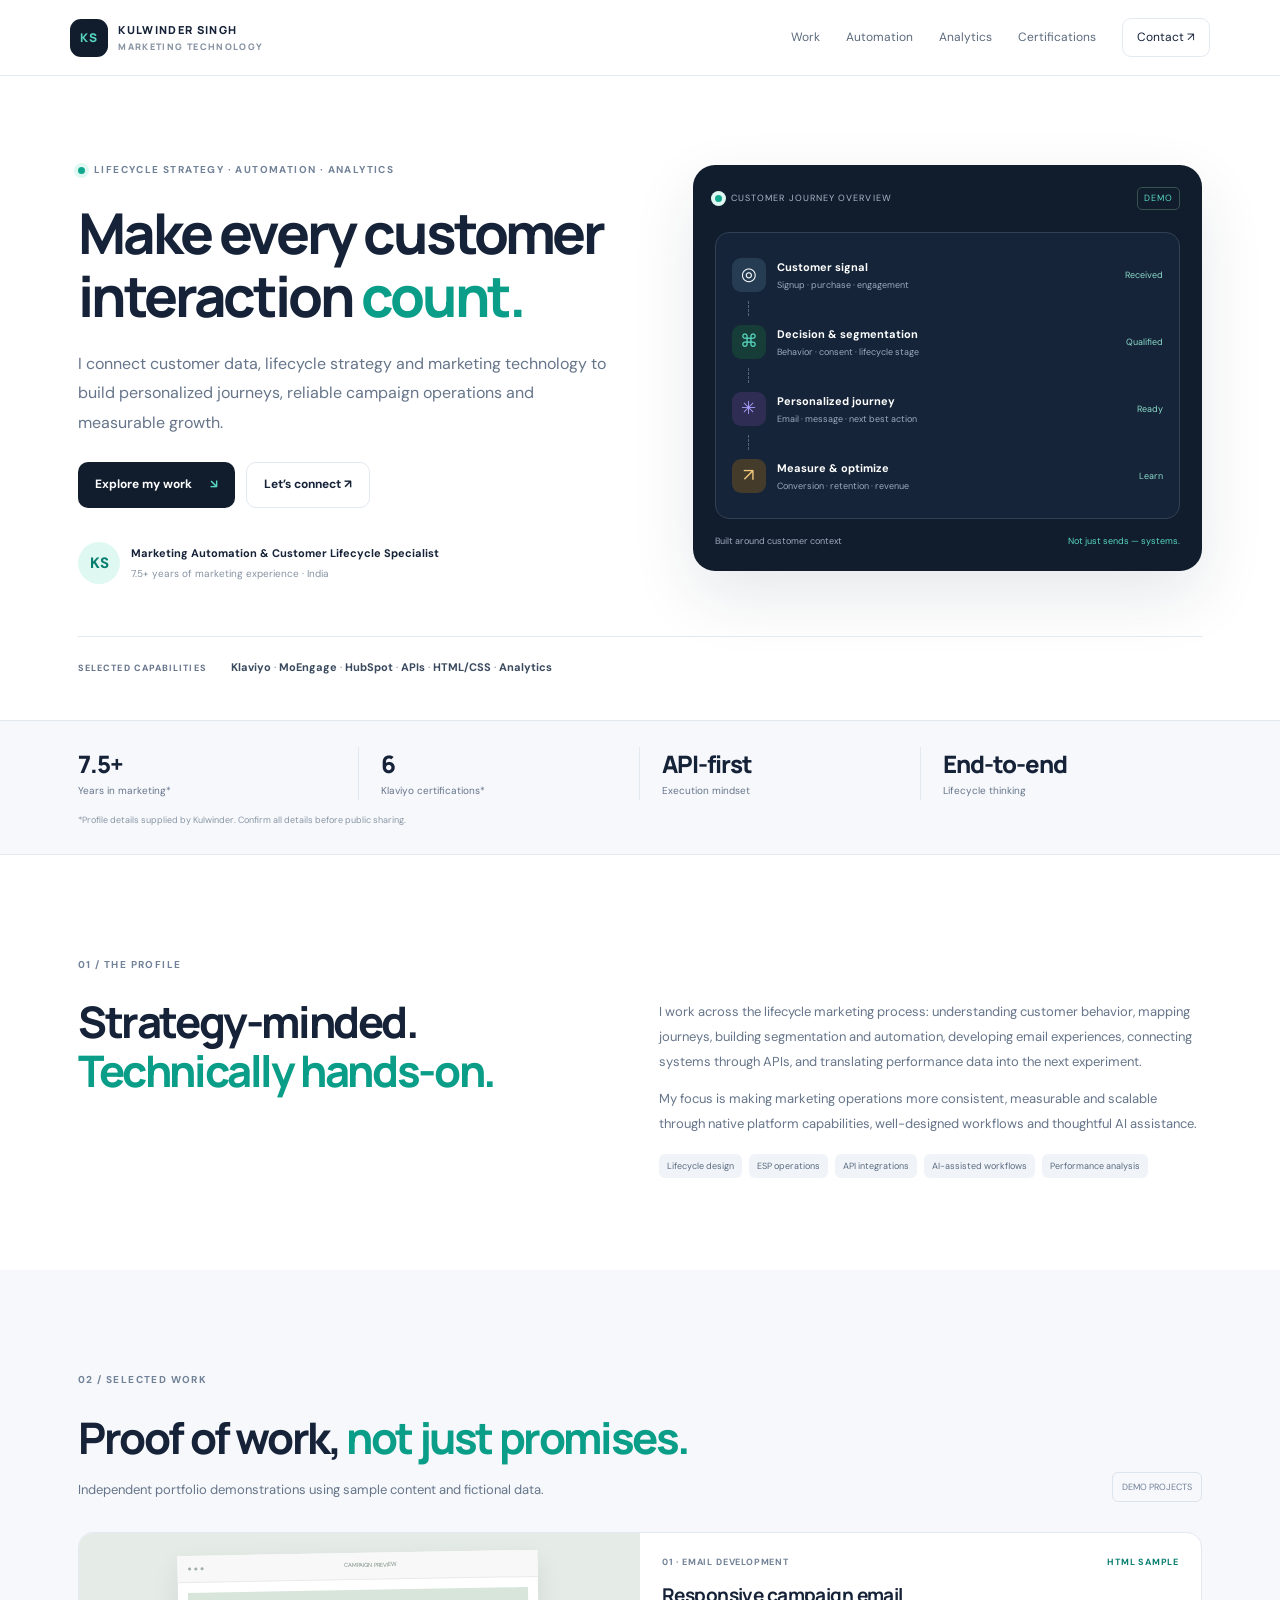
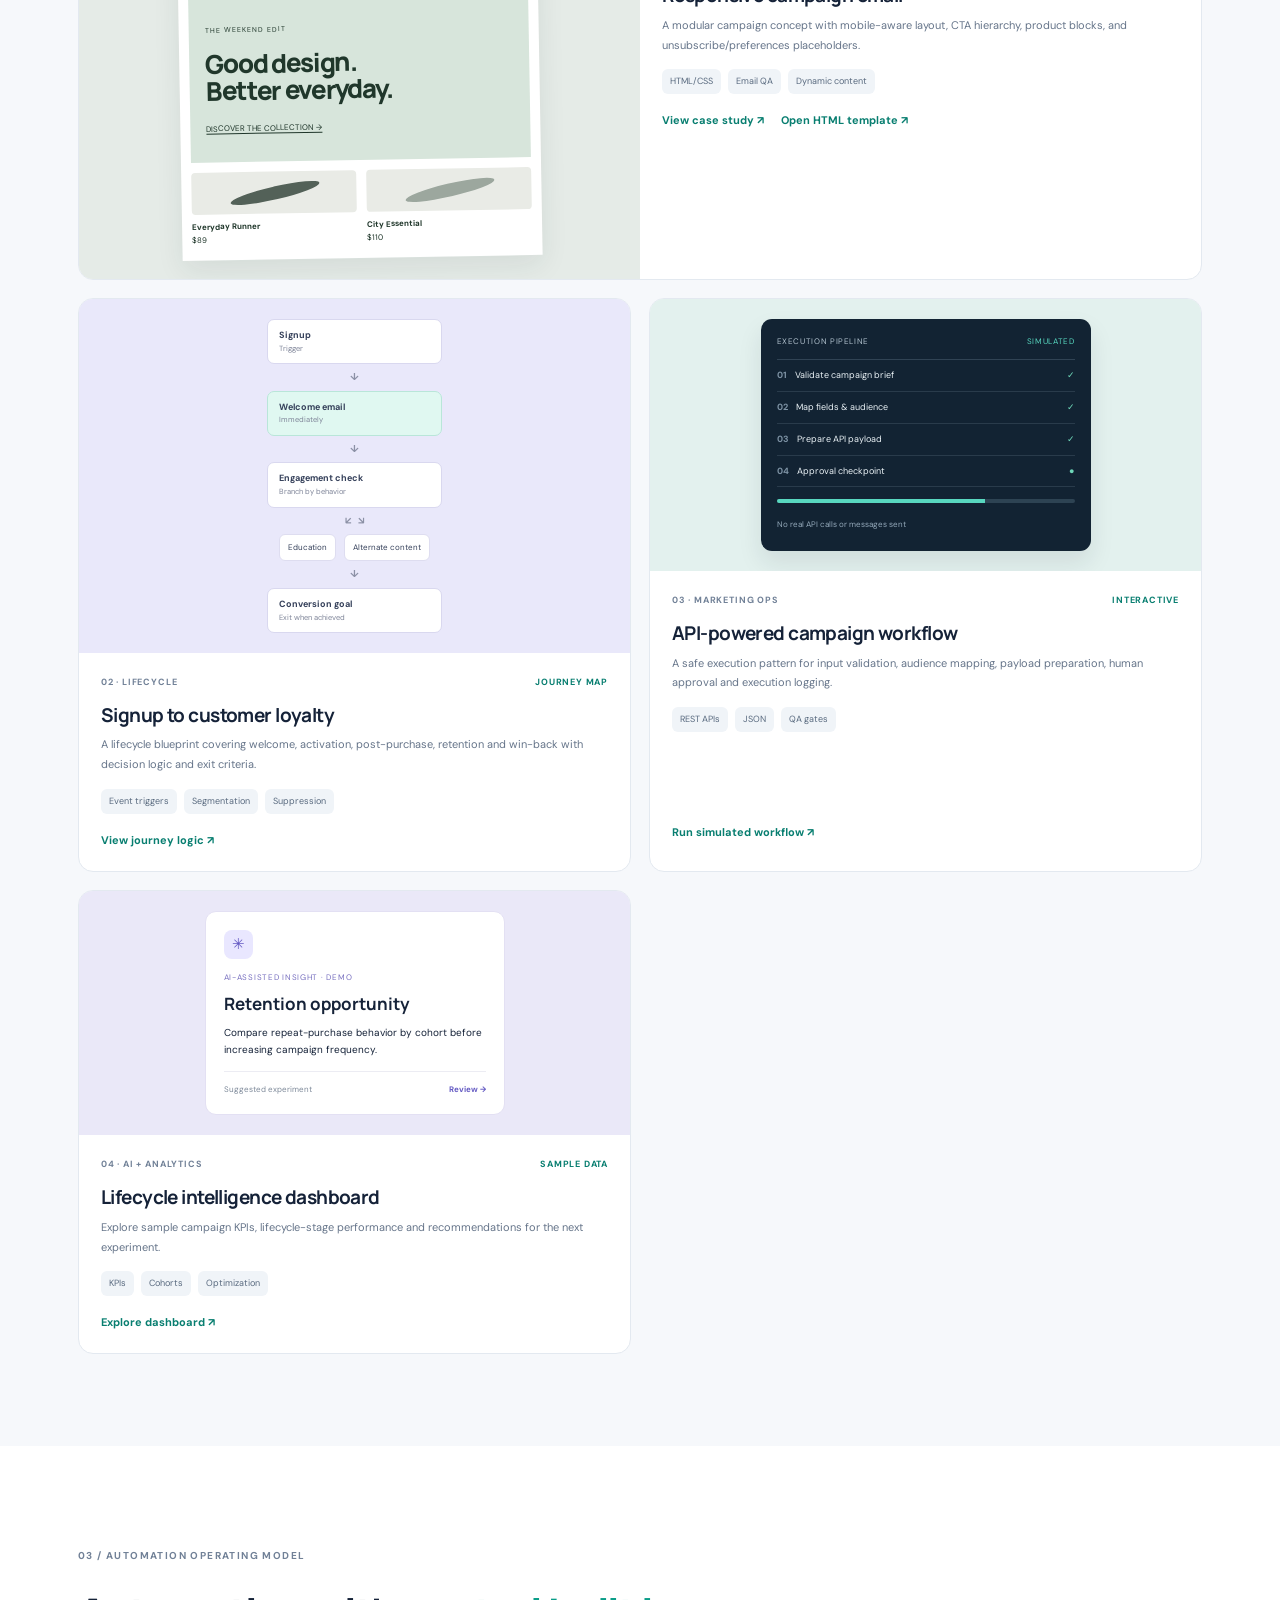
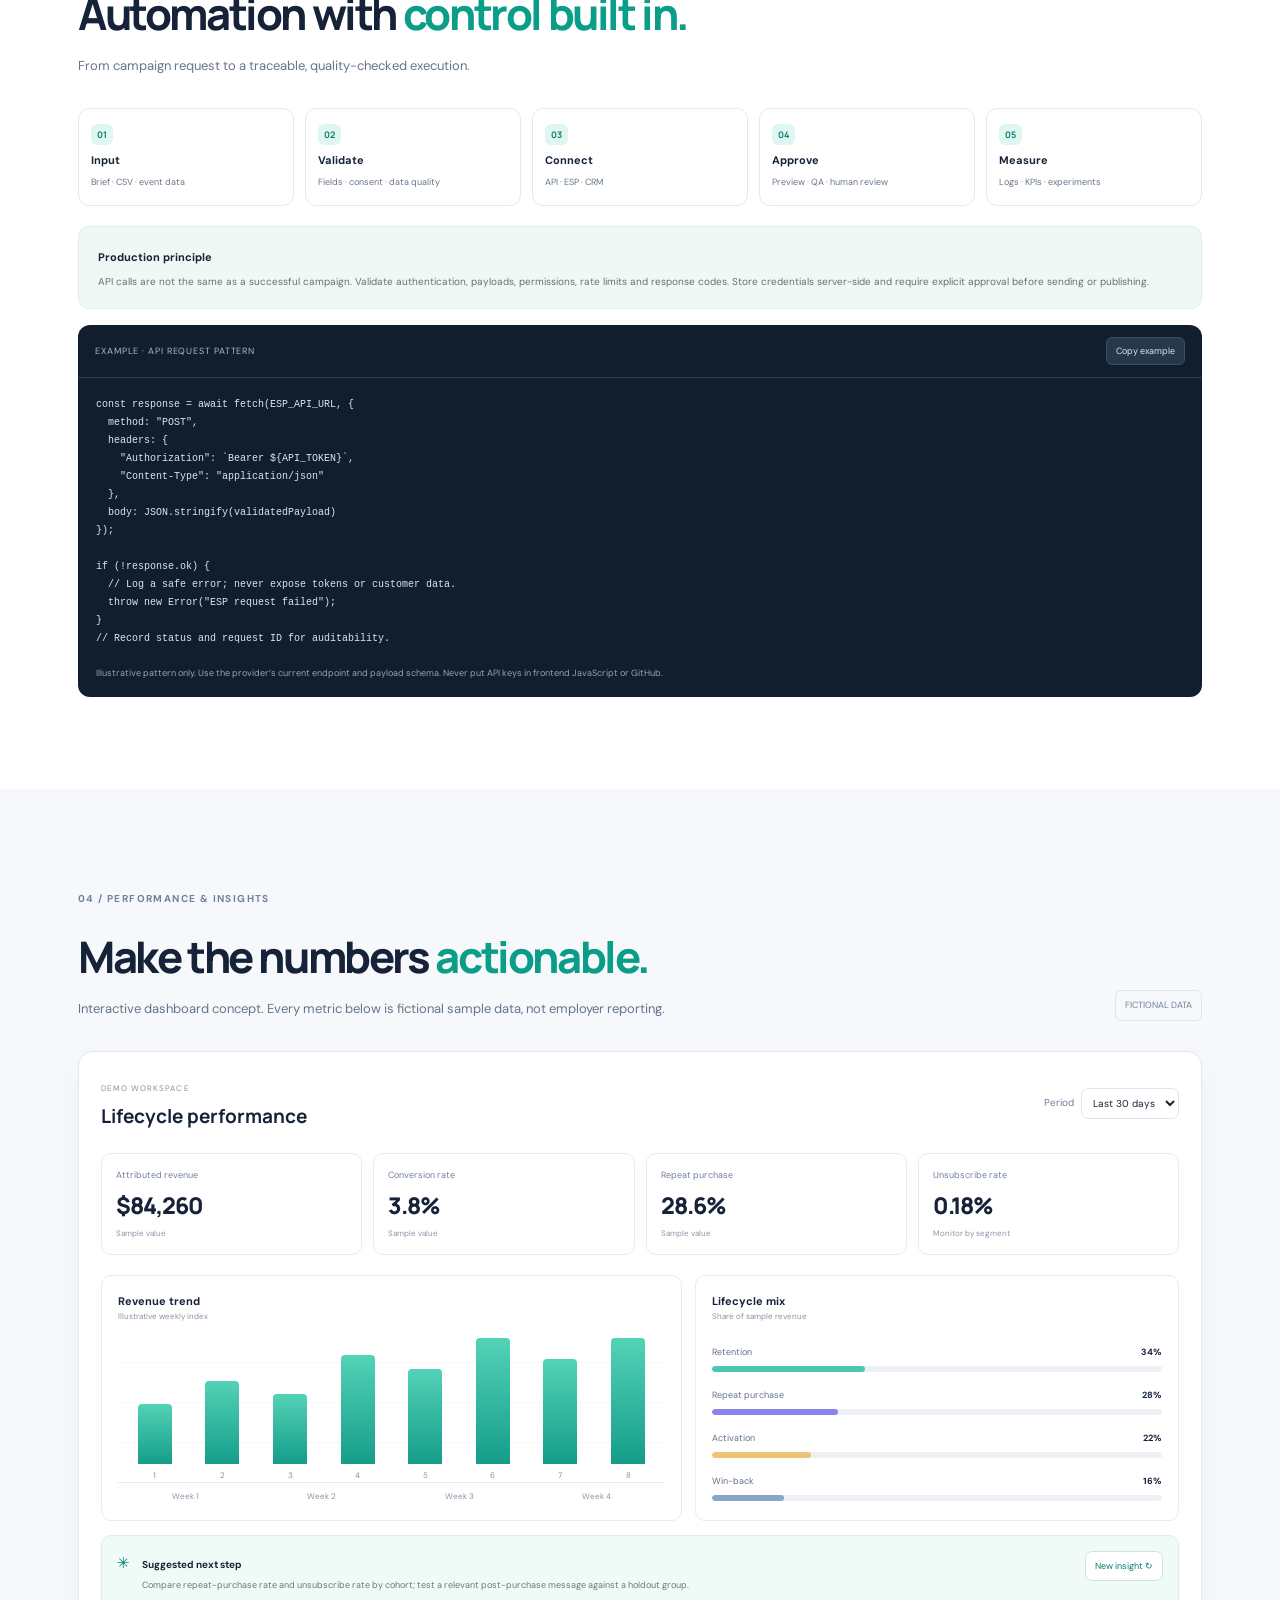
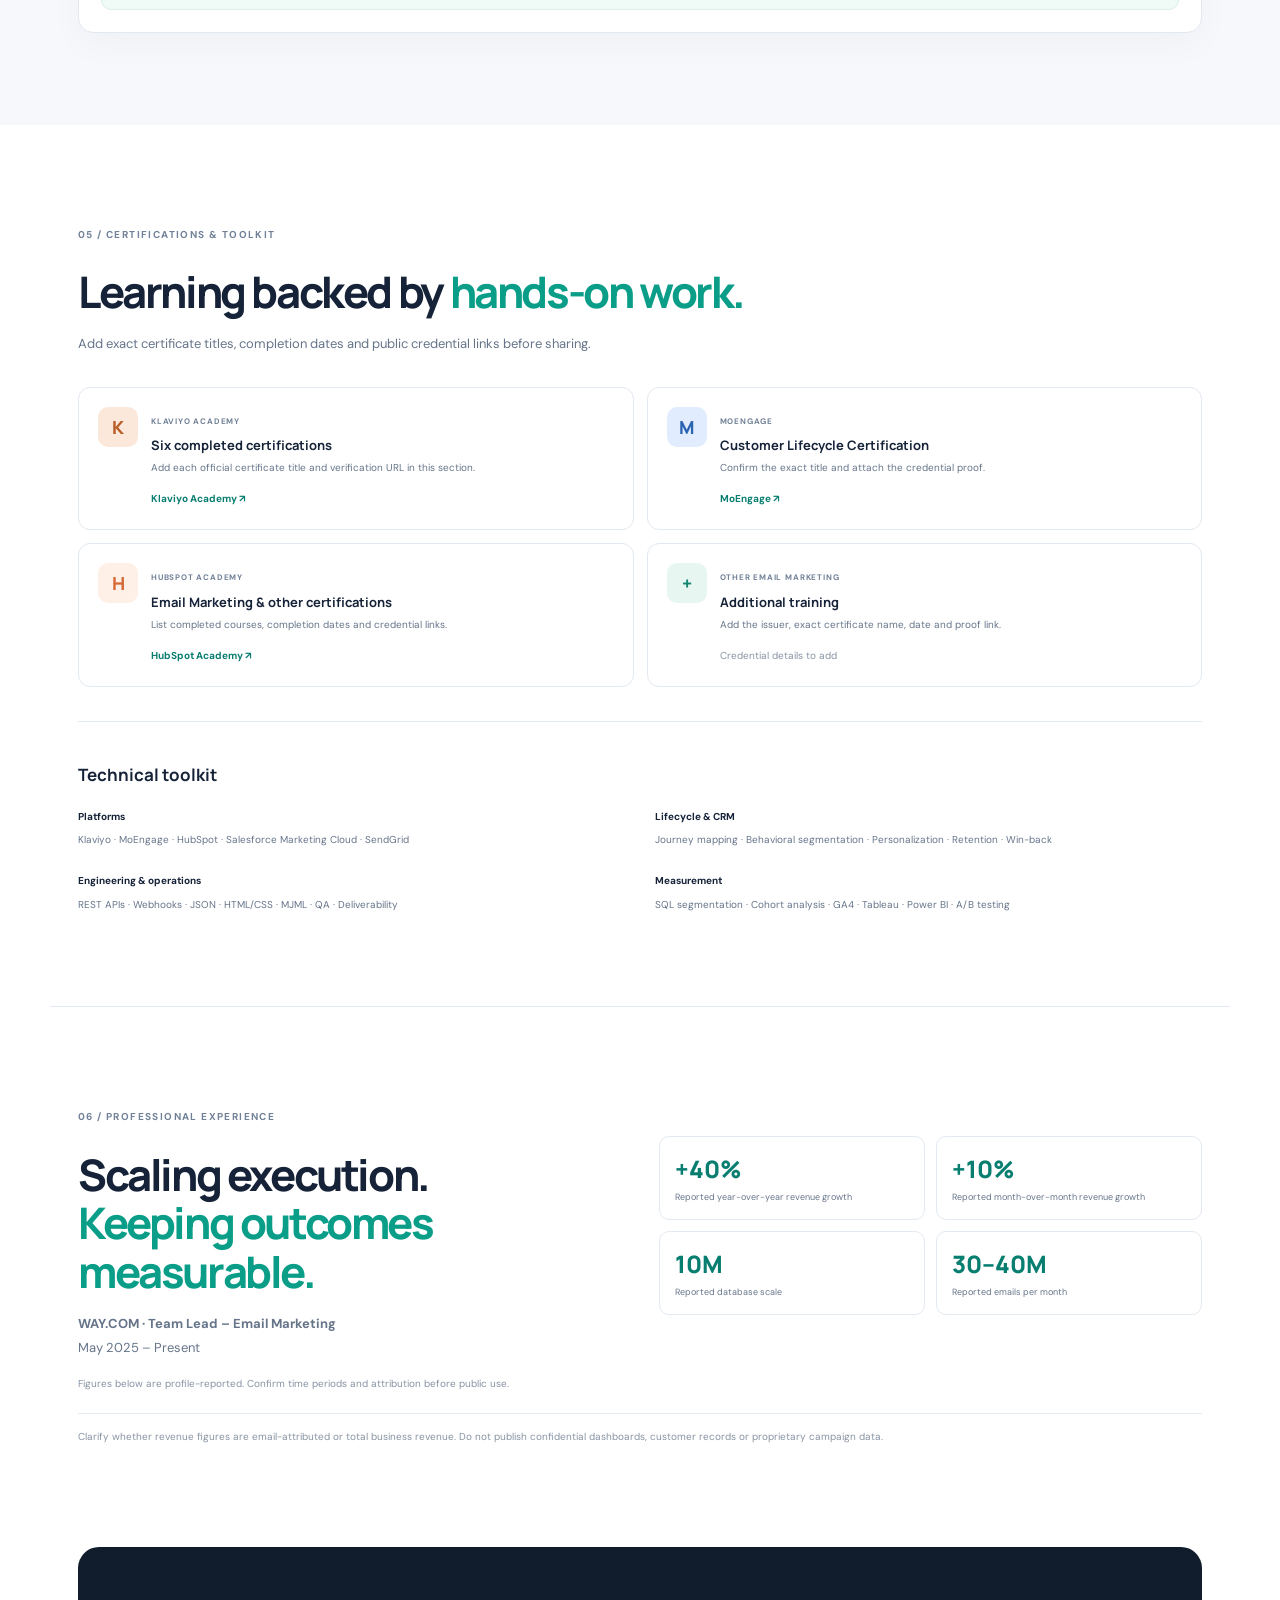
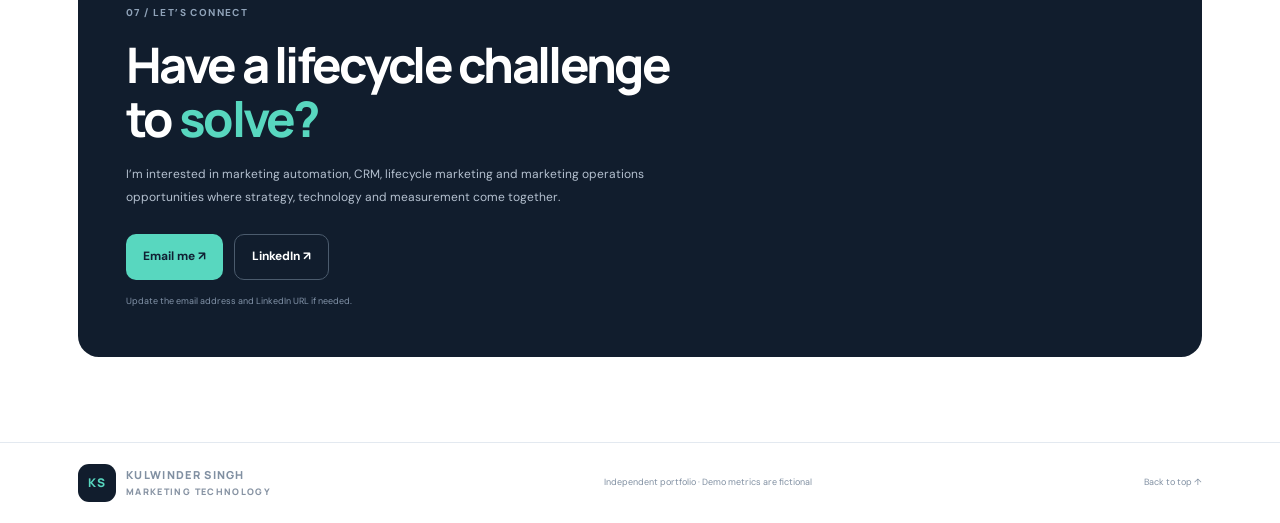
==== index.html @ 0469ea8b "Add files via upload" ====
<!doctype html>
<html lang="en">
<head>
  <meta charset="utf-8">
  <meta name="viewport" content="width=device-width, initial-scale=1">
  <meta name="description" content="Kulwinder Singh — Marketing Automation, CRM and Customer Lifecycle Marketing portfolio.">
  <meta name="theme-color" content="#111d2d">
  <title>Kulwinder Singh | Lifecycle Marketing & Automation</title>
  <link rel="stylesheet" href="styles.css">
  <script src="script.js" defer></script>
</head>
<body>
<header class="site-header">
  <a class="brand" href="#home"><span class="brand-mark">KS</span><span>KULWINDER SINGH<small>MARKETING TECHNOLOGY</small></span></a>
  <button class="menu-toggle" id="menuToggle" aria-label="Toggle navigation" aria-expanded="false">☰</button>
  <nav id="navigation" aria-label="Main navigation">
    <a href="#work">Work</a><a href="#automation">Automation</a><a href="#dashboard">Analytics</a>
    <a href="#certifications">Certifications</a><a class="nav-cta" href="#contact">Contact ↗</a>
  </nav>
</header>

<main id="home">
<section class="hero wrap">
  <div class="hero-copy">
    <p class="eyebrow"><span class="status-dot"></span> LIFECYCLE STRATEGY · AUTOMATION · ANALYTICS</p>
    <h1>Make every customer interaction <em>count.</em></h1>
    <p class="lead">I connect customer data, lifecycle strategy and marketing technology to build personalized journeys, reliable campaign operations and measurable growth.</p>
    <div class="actions"><a class="button button-dark" href="#work">Explore my work <span>↘</span></a><a class="button button-light" href="#contact">Let’s connect ↗</a></div>
    <div class="profile-line"><span class="avatar">KS</span><span><b>Marketing Automation & Customer Lifecycle Specialist</b><small>7.5+ years of marketing experience · India</small></span></div>
  </div>
  <div class="journey-visual">
    <div class="visual-label"><span class="status-dot"></span> CUSTOMER JOURNEY OVERVIEW <span class="demo-label">DEMO</span></div>
    <div class="journey-box">
      <div class="journey-step"><span class="step-icon">◎</span><span><b>Customer signal</b><small>Signup · purchase · engagement</small></span><i>Received</i></div>
      <div class="journey-connector"></div>
      <div class="journey-step"><span class="step-icon teal">⌘</span><span><b>Decision & segmentation</b><small>Behavior · consent · lifecycle stage</small></span><i>Qualified</i></div>
      <div class="journey-connector"></div>
      <div class="journey-step"><span class="step-icon purple">✳</span><span><b>Personalized journey</b><small>Email · message · next best action</small></span><i>Ready</i></div>
      <div class="journey-connector"></div>
      <div class="journey-step"><span class="step-icon gold">↗</span><span><b>Measure & optimize</b><small>Conversion · retention · revenue</small></span><i>Learn</i></div>
    </div>
    <div class="visual-footer"><span>Built around customer context</span><span>Not just sends — systems.</span></div>
  </div>
  <div class="hero-tools"><span>SELECTED CAPABILITIES</span><b>Klaviyo</b> · <b>MoEngage</b> · <b>HubSpot</b> · <b>APIs</b> · <b>HTML/CSS</b> · <b>Analytics</b></div>
</section>

<section class="metrics-band">
  <div><strong>7.5+</strong><span>Years in marketing*</span></div><div><strong>6</strong><span>Klaviyo certifications*</span></div>
  <div><strong>API-first</strong><span>Execution mindset</span></div><div><strong>End-to-end</strong><span>Lifecycle thinking</span></div>
  <p>*Profile details supplied by Kulwinder. Confirm all details before public sharing.</p>
</section>

<section class="section wrap">
  <p class="eyebrow">01 / THE PROFILE</p>
  <div class="two-col"><h2>Strategy-minded.<br><em>Technically hands-on.</em></h2>
    <div><p>I work across the lifecycle marketing process: understanding customer behavior, mapping journeys, building segmentation and automation, developing email experiences, connecting systems through APIs, and translating performance data into the next experiment.</p>
    <p>My focus is making marketing operations more consistent, measurable and scalable through native platform capabilities, well-designed workflows and thoughtful AI assistance.</p>
    <div class="chips"><span>Lifecycle design</span><span>ESP operations</span><span>API integrations</span><span>AI-assisted workflows</span><span>Performance analysis</span></div></div>
  </div>
</section>

<section class="section section-soft" id="work">
  <div class="wrap"><p class="eyebrow">02 / SELECTED WORK</p>
  <div class="section-heading"><div><h2>Proof of work, <em>not just promises.</em></h2><p>Independent portfolio demonstrations using sample content and fictional data.</p></div><span class="outline-label">DEMO PROJECTS</span></div>
  <div class="project-grid">
    <article class="project project-featured">
      <div class="art email-art"><div class="email-mock">
        <div class="mock-top"><span>● ● ●</span><small>CAMPAIGN PREVIEW</small></div>
        <div class="mock-hero"><small>THE WEEKEND EDIT</small><h3>Good design.<br>Better everyday.</h3><span>DISCOVER THE COLLECTION →</span></div>
        <div class="mock-products"><div><span class="mock-product"></span><b>Everyday Runner</b><small>$89</small></div><div><span class="mock-product product-alt"></span><b>City Essential</b><small>$110</small></div></div>
      </div></div>
      <div class="project-body"><div class="project-meta"><span>01 · EMAIL DEVELOPMENT</span><span class="green-text">HTML SAMPLE</span></div><h3>Responsive campaign email</h3><p>A modular campaign concept with mobile-aware layout, CTA hierarchy, product blocks, and unsubscribe/preferences placeholders.</p><div class="chips"><span>HTML/CSS</span><span>Email QA</span><span>Dynamic content</span></div><div class="button-row"><button class="text-link" data-modal="email">View case study ↗</button><a class="text-link" href="email-template.html" target="_blank" rel="noreferrer">Open HTML template ↗</a></div></div>
    </article>
    <article class="project">
      <div class="art flow-art"><div class="flow-diagram"><div>Signup <small>Trigger</small></div><b>↓</b><div class="flow-active">Welcome email <small>Immediately</small></div><b>↓</b><div>Engagement check <small>Branch by behavior</small></div><b>↙ &nbsp; ↘</b><div class="flow-branches"><span>Education</span><span>Alternate content</span></div><b>↓</b><div>Conversion goal <small>Exit when achieved</small></div></div></div>
      <div class="project-body"><div class="project-meta"><span>02 · LIFECYCLE</span><span class="green-text">JOURNEY MAP</span></div><h3>Signup to customer loyalty</h3><p>A lifecycle blueprint covering welcome, activation, post-purchase, retention and win-back with decision logic and exit criteria.</p><div class="chips"><span>Event triggers</span><span>Segmentation</span><span>Suppression</span></div><button class="text-link" data-modal="journey">View journey logic ↗</button></div>
    </article>
    <article class="project">
      <div class="art api-art"><div class="console"><div class="console-head">EXECUTION PIPELINE <span>SIMULATED</span></div><p><b>01</b> Validate campaign brief <i>✓</i></p><p><b>02</b> Map fields & audience <i>✓</i></p><p><b>03</b> Prepare API payload <i>✓</i></p><p><b>04</b> Approval checkpoint <i>●</i></p><div class="progress"><span></span></div><small>No real API calls or messages sent</small></div></div>
      <div class="project-body"><div class="project-meta"><span>03 · MARKETING OPS</span><span class="green-text">INTERACTIVE</span></div><h3>API-powered campaign workflow</h3><p>A safe execution pattern for input validation, audience mapping, payload preparation, human approval and execution logging.</p><div class="chips"><span>REST APIs</span><span>JSON</span><span>QA gates</span></div><button class="text-link" id="runDemo">Run simulated workflow ↗</button><p class="run-result" id="runResult" aria-live="polite"></p></div>
    </article>
    <article class="project">
      <div class="art ai-art"><div class="insight-card"><span class="spark">✳</span><small>AI-ASSISTED INSIGHT · DEMO</small><h3>Retention opportunity</h3><p>Compare repeat-purchase behavior by cohort before increasing campaign frequency.</p><div class="insight-foot">Suggested experiment <b>Review →</b></div></div></div>
      <div class="project-body"><div class="project-meta"><span>04 · AI + ANALYTICS</span><span class="green-text">SAMPLE DATA</span></div><h3>Lifecycle intelligence dashboard</h3><p>Explore sample campaign KPIs, lifecycle-stage performance and recommendations for the next experiment.</p><div class="chips"><span>KPIs</span><span>Cohorts</span><span>Optimization</span></div><a class="text-link" href="#dashboard">Explore dashboard ↗</a></div>
    </article>
  </div></div>
</section>

<section class="section wrap" id="automation">
  <p class="eyebrow">03 / AUTOMATION OPERATING MODEL</p><div class="section-heading"><div><h2>Automation with <em>control built in.</em></h2><p>From campaign request to a traceable, quality-checked execution.</p></div></div>
  <div class="pipeline-grid">
    <div><span>01</span><b>Input</b><small>Brief · CSV · event data</small></div><div><span>02</span><b>Validate</b><small>Fields · consent · data quality</small></div><div><span>03</span><b>Connect</b><small>API · ESP · CRM</small></div><div><span>04</span><b>Approve</b><small>Preview · QA · human review</small></div><div><span>05</span><b>Measure</b><small>Logs · KPIs · experiments</small></div>
  </div>
  <div class="notice"><b>Production principle</b><p>API calls are not the same as a successful campaign. Validate authentication, payloads, permissions, rate limits and response codes. Store credentials server-side and require explicit approval before sending or publishing.</p></div>
  <div class="code-card"><div class="code-card-head"><span>EXAMPLE · API REQUEST PATTERN</span><button id="copyCode">Copy example</button></div><pre><code>const response = await fetch(ESP_API_URL, {
  method: "POST",
  headers: {
    "Authorization": `Bearer ${API_TOKEN}`,
    "Content-Type": "application/json"
  },
  body: JSON.stringify(validatedPayload)
});

if (!response.ok) {
  // Log a safe error; never expose tokens or customer data.
  throw new Error("ESP request failed");
}
// Record status and request ID for auditability.</code></pre><p>Illustrative pattern only. Use the provider’s current endpoint and payload schema. Never put API keys in frontend JavaScript or GitHub.</p></div>
</section>

<section class="section section-soft" id="dashboard">
  <div class="wrap"><p class="eyebrow">04 / PERFORMANCE & INSIGHTS</p><div class="section-heading"><div><h2>Make the numbers <em>actionable.</em></h2><p>Interactive dashboard concept. Every metric below is fictional sample data, not employer reporting.</p></div><span class="outline-label">FICTIONAL DATA</span></div>
  <div class="dashboard">
    <div class="dash-heading"><div><small>DEMO WORKSPACE</small><h3>Lifecycle performance</h3></div><label>Period <select id="periodSelect"><option value="month">Last 30 days</option><option value="quarter">Last 90 days</option></select></label></div>
    <div class="kpi-grid"><div class="kpi"><span>Attributed revenue</span><strong id="revenueKpi">$84,260</strong><small>Sample value</small></div><div class="kpi"><span>Conversion rate</span><strong id="conversionKpi">3.8%</strong><small>Sample value</small></div><div class="kpi"><span>Repeat purchase</span><strong id="repeatKpi">28.6%</strong><small>Sample value</small></div><div class="kpi"><span>Unsubscribe rate</span><strong id="unsubKpi">0.18%</strong><small>Monitor by segment</small></div></div>
    <div class="chart-grid"><div class="chart-card"><div class="chart-title"><b>Revenue trend</b><small>Illustrative weekly index</small></div><div class="bar-chart" id="barChart" role="img" aria-label="Illustrative revenue trend"></div><div class="chart-axis"><span>Week 1</span><span>Week 2</span><span>Week 3</span><span>Week 4</span></div></div>
    <div class="chart-card"><div class="chart-title"><b>Lifecycle mix</b><small>Share of sample revenue</small></div><div class="mix-list"><div><span>Retention <b>34%</b></span><i><span style="width:34%"></span></i></div><div><span>Repeat purchase <b>28%</b></span><i><span style="width:28%"></span></i></div><div><span>Activation <b>22%</b></span><i><span style="width:22%"></span></i></div><div><span>Win-back <b>16%</b></span><i><span style="width:16%"></span></i></div></div></div></div>
    <div class="recommendation"><span>✳</span><div><b>Suggested next step</b><p id="recommendationText">Compare repeat-purchase rate and unsubscribe rate by cohort; test a relevant post-purchase message against a holdout group.</p></div><button id="refreshInsight">New insight ↻</button></div>
  </div></div>
</section>

<section class="section wrap" id="certifications">
  <p class="eyebrow">05 / CERTIFICATIONS & TOOLKIT</p><div class="section-heading"><div><h2>Learning backed by <em>hands-on work.</em></h2><p>Add exact certificate titles, completion dates and public credential links before sharing.</p></div></div>
  <div class="credential-grid">
    <article class="credential"><span class="credential-icon klaviyo">K</span><div><small>KLAVIYO ACADEMY</small><h3>Six completed certifications</h3><p>Add each official certificate title and verification URL in this section.</p><a href="https://academy.klaviyo.com/" target="_blank" rel="noreferrer">Klaviyo Academy ↗</a></div></article>
    <article class="credential"><span class="credential-icon moengage">M</span><div><small>MOENGAGE</small><h3>Customer Lifecycle Certification</h3><p>Confirm the exact title and attach the credential proof.</p><a href="https://www.moengage.com/" target="_blank" rel="noreferrer">MoEngage ↗</a></div></article>
    <article class="credential"><span class="credential-icon hubspot">H</span><div><small>HUBSPOT ACADEMY</small><h3>Email Marketing & other certifications</h3><p>List completed courses, completion dates and credential links.</p><a href="https://academy.hubspot.com/" target="_blank" rel="noreferrer">HubSpot Academy ↗</a></div></article>
    <article class="credential"><span class="credential-icon other">+</span><div><small>OTHER EMAIL MARKETING</small><h3>Additional training</h3><p>Add the issuer, exact certificate name, date and proof link.</p><span class="muted">Credential details to add</span></div></article>
  </div>
  <div class="skills"><h3>Technical toolkit</h3><div class="skill-grid"><div><b>Platforms</b><p>Klaviyo · MoEngage · HubSpot · Salesforce Marketing Cloud · SendGrid</p></div><div><b>Lifecycle & CRM</b><p>Journey mapping · Behavioral segmentation · Personalization · Retention · Win-back</p></div><div><b>Engineering & operations</b><p>REST APIs · Webhooks · JSON · HTML/CSS · MJML · QA · Deliverability</p></div><div><b>Measurement</b><p>SQL segmentation · Cohort analysis · GA4 · Tableau · Power BI · A/B testing</p></div></div></div>
</section>

<section class="section wrap experience">
  <p class="eyebrow">06 / PROFESSIONAL EXPERIENCE</p><div class="two-col"><div><h2>Scaling execution.<br><em>Keeping outcomes measurable.</em></h2><p><b>WAY.COM · Team Lead – Email Marketing</b><br>May 2025 – Present</p><p class="muted">Figures below are profile-reported. Confirm time periods and attribution before public use.</p></div>
  <div class="impact-grid"><div><strong>+40%</strong><span>Reported year-over-year revenue growth</span></div><div><strong>+10%</strong><span>Reported month-over-month revenue growth</span></div><div><strong>10M</strong><span>Reported database scale</span></div><div><strong>30–40M</strong><span>Reported emails per month</span></div></div></div>
  <p class="fine-print">Clarify whether revenue figures are email-attributed or total business revenue. Do not publish confidential dashboards, customer records or proprietary campaign data.</p>
</section>

<section class="wrap contact-section" id="contact"><div class="contact-card"><p class="eyebrow">07 / LET’S CONNECT</p><h2>Have a lifecycle challenge<br>to <em>solve?</em></h2><p>I’m interested in marketing automation, CRM, lifecycle marketing and marketing operations opportunities where strategy, technology and measurement come together.</p><div class="actions"><a class="button button-mint" href="mailto:kulwindersinghautomation@gmail.com?subject=Marketing%20Automation%20Opportunity">Email me ↗</a><a class="button button-outline" href="https://www.linkedin.com/in/kulwindersinghautomation/" target="_blank" rel="noreferrer">LinkedIn ↗</a></div><small>Update the email address and LinkedIn URL if needed.</small></div></section>
</main>
<footer class="site-footer"><a class="brand" href="#home"><span class="brand-mark">KS</span><span>KULWINDER SINGH<small>MARKETING TECHNOLOGY</small></span></a><span>Independent portfolio · Demo metrics are fictional</span><a href="#home">Back to top ↑</a></footer>

<div class="modal-backdrop" id="modalBackdrop" hidden><section class="modal" role="dialog" aria-modal="true" aria-labelledby="modalTitle"><button class="modal-close" id="modalClose" aria-label="Close dialog">×</button><div id="modalContent"></div></section></div>
</body></html>
---- styles.css ----
@import url('https://fonts.googleapis.com/css2?family=DM+Sans:wght@400;500;600;700&family=Manrope:wght@400;500;600;700;800&display=swap');
:root{--ink:#152238;--muted:#66758a;--paper:#f6f8fb;--line:#e3e9f0;--navy:#111d2d;--teal:#58d7bf;--green:#087e70;--purple:#a9a0ff;--gold:#f0c77b}*{box-sizing:border-box}html{scroll-behavior:smooth;scroll-padding-top:88px}body{margin:0;color:var(--ink);font:15px/1.65 'DM Sans',sans-serif}a{color:inherit;text-decoration:none}button,select{font:inherit}.wrap{max-width:1180px;margin:auto;padding-left:28px;padding-right:28px}.site-header{height:76px;position:sticky;top:0;z-index:20;display:flex;align-items:center;justify-content:space-between;padding:0 max(calc((100vw - 1180px)/2),5.5%);background:#ffffffed;backdrop-filter:blur(12px);border-bottom:1px solid var(--line)}.brand{display:flex;align-items:center;gap:10px;font:800 11px Manrope;letter-spacing:.12em}.brand small{display:block;margin-top:3px;color:#8793a3;font-size:9px;letter-spacing:.15em}.brand-mark{display:grid;place-items:center;width:38px;height:38px;border-radius:11px;background:var(--navy);color:var(--teal);font-size:12px}.site-header nav{display:flex;align-items:center;gap:26px;font-size:12px;color:#5c6a7d}.site-header nav a:hover,.text-link:hover{color:var(--green)}.nav-cta{padding:9px 14px;border:1px solid var(--line);border-radius:9px;color:var(--ink)}.menu-toggle{display:none;background:none;border:0;font-size:24px}.hero{display:grid;grid-template-columns:1.05fr .95fr;gap:52px;align-items:center;padding-top:76px;padding-bottom:44px}.eyebrow{font-size:10px;font-weight:700;letter-spacing:.14em;color:#718197}.hero .eyebrow{display:flex;align-items:center;gap:9px}.status-dot{width:7px;height:7px;flex-shrink:0;border-radius:50%;background:#12a88f;box-shadow:0 0 0 4px #dff8f1}.hero h1,.section h2,.contact-card h2{font:750 clamp(36px,4.4vw,59px)/1.12 Manrope,sans-serif;letter-spacing:-.055em;margin:22px 0}.hero h1 em,.section h2 em,.contact-card h2 em{color:#0a9d88;font-style:normal}.lead{max-width:540px;font-size:16px;line-height:1.85;color:var(--muted)}.actions{display:flex;flex-wrap:wrap;gap:11px;margin-top:25px}.button{display:inline-flex;align-items:center;justify-content:center;gap:18px;padding:12px 17px;border-radius:10px;font-size:12px;font-weight:700;transition:transform .2s}.button:hover{transform:translateY(-2px)}.button-dark{background:var(--navy);color:white}.button-dark span{color:var(--teal)}.button-light{border:1px solid var(--line)}.profile-line{display:flex;align-items:center;gap:11px;margin-top:34px}.avatar{display:grid;place-items:center;width:42px;height:42px;border-radius:50%;background:#dff8f1;color:var(--green);font-weight:800}.profile-line b,.profile-line small{display:block}.profile-line b{font-size:11px}.profile-line small{font-size:10px;color:#8793a3;margin-top:3px}.journey-visual{padding:22px;border-radius:22px;background:var(--navy);color:white;box-shadow:0 25px 65px #1522381b}.visual-label{display:flex;align-items:center;gap:9px;font-size:9px;letter-spacing:.12em;color:#aab8c9}.demo-label{margin-left:auto;padding:3px 6px;border:1px solid #38544f;border-radius:5px;color:var(--teal)}.journey-box{margin-top:22px;padding:16px;border:1px solid #304156;border-radius:14px;background:#152438}.journey-step{display:flex;align-items:center;gap:11px;min-height:52px}.step-icon{display:grid;place-items:center;width:34px;height:34px;flex-shrink:0;border-radius:9px;background:#253c53;font-size:18px}.step-icon.teal{background:#173d39;color:var(--teal)}.step-icon.purple{background:#302d54;color:var(--purple)}.step-icon.gold{background:#453b2b;color:var(--gold)}.journey-step b,.journey-step small{display:block}.journey-step b{font-size:11px}.journey-step small{font-size:9px;color:#9babc0;margin-top:2px}.journey-step i{margin-left:auto;color:#8bdbca;font-size:9px;font-style:normal}.journey-connector{height:15px;border-left:1px dashed #52647a;margin-left:16px}.visual-footer{display:flex;justify-content:space-between;gap:8px;margin-top:15px;color:#9eacbd;font-size:9px}.visual-footer span:last-child{color:var(--teal)}.hero-tools{grid-column:1/-1;padding-top:21px;border-top:1px solid var(--line);font-size:11px;color:#65748a}.hero-tools>span{margin-right:24px;font-size:9px;font-weight:700;letter-spacing:.12em}.hero-tools b{color:#39495e}.metrics-band{padding:26px max(calc((100vw - 1124px)/2),5.5%);display:grid;grid-template-columns:repeat(4,1fr);background:var(--paper);border-block:1px solid var(--line)}.metrics-band>div{display:flex;flex-direction:column;gap:3px;padding-left:22px;border-right:1px solid var(--line)}.metrics-band>div:first-child{padding-left:0}.metrics-band>div:last-of-type{border:0}.metrics-band strong{font:800 24px Manrope;letter-spacing:-.04em}.metrics-band span{font-size:10px;color:var(--muted)}.metrics-band p{grid-column:1/-1;margin:13px 0 0;color:#8995a4;font-size:9px}.section{padding-top:92px;padding-bottom:92px}.section h2{font-size:clamp(32px,3.4vw,45px);margin:15px 0}.two-col{display:grid;grid-template-columns:.95fr 1fr;gap:65px;align-items:start}.two-col p,.section-heading p{font-size:13px;color:var(--muted);line-height:1.9}.two-col p:first-child{margin-top:17px}.chips{display:flex;flex-wrap:wrap;gap:7px;margin-top:17px}.chips span{padding:5px 8px;border-radius:6px;background:#f0f4f8;color:#596a7f;font-size:9px}.section-soft{background:var(--paper)}.section-heading{display:flex;justify-content:space-between;align-items:end;gap:24px;margin-bottom:30px}.section-heading p{margin:0;max-width:610px}.outline-label{padding:7px 9px;border:1px solid #dce4ed;border-radius:6px;font-size:9px;color:#718197;white-space:nowrap}.project-grid{display:grid;grid-template-columns:repeat(2,minmax(0,1fr));gap:18px}.project{display:flex;flex-direction:column;background:white;border:1px solid #e3e9f0;border-radius:15px;overflow:hidden;min-width:0;transition:transform .2s,box-shadow .2s}.project:hover{transform:translateY(-3px);box-shadow:0 15px 38px #182a4010}.project-featured{grid-column:1/-1;display:grid;grid-template-columns:1fr 1fr}.art{min-height:240px;display:grid;place-items:center;padding:20px;overflow:hidden}.email-art{background:#e5ebe7}.email-mock{width:min(100%,360px);background:white;box-shadow:0 10px 28px #1d2c3315;color:#20372b;transform:rotate(-1deg)}.mock-top{height:27px;display:flex;align-items:center;gap:10px;padding:0 10px;background:#f7f8f7;border-bottom:1px solid #e8ece8;color:#a0ada5;font-size:7px}.mock-top small{margin:auto;color:#819087}.mock-hero{margin:10px;padding:23px 16px;background:#d7e5db}.mock-hero>small{font-size:7px;letter-spacing:.15em}.mock-hero h3{font:800 26px/1.05 Manrope;letter-spacing:-.05em;margin:10px 0}.mock-hero>span{font-size:8px;border-bottom:1px solid}.mock-products{display:grid;grid-template-columns:1fr 1fr;gap:10px;padding:0 10px 14px}.mock-products>div>*{display:block}.mock-product{height:42px;background:#e9ebe6;border-radius:4px;position:relative;margin-bottom:6px}.mock-product:after{content:'';position:absolute;width:55%;height:13px;left:23%;top:15px;border-radius:50%;background:#536158;transform:rotate(-12deg)}.product-alt:after{background:#9ca79e}.mock-products b,.mock-products small{font-size:8px}.project-body{padding:22px;display:flex;flex-direction:column;align-items:flex-start;flex:1}.project-meta{display:flex;justify-content:space-between;gap:8px;width:100%;font-size:9px;font-weight:700;letter-spacing:.09em;color:#718197}.green-text{color:var(--green)}.project-body h3{font:700 19px/1.35 Manrope;letter-spacing:-.03em;margin:13px 0 7px}.project-body p{font-size:11px;line-height:1.8;color:var(--muted);margin:0}.project-body .chips{margin:14px 0 17px}.text-link{padding:0;border:0;background:none;color:var(--green);font-size:11px;font-weight:700;cursor:pointer;text-align:left;margin-top:auto}.button-row{display:flex;flex-wrap:wrap;gap:17px}.flow-art{background:#e9e8fa}.flow-diagram{display:flex;align-items:center;flex-direction:column;gap:5px;width:220px;font-size:9px;color:#35405a}.flow-diagram>div:not(.flow-branches){width:175px;padding:8px 11px;background:white;border:1px solid #d9d8ef;border-radius:7px;font-weight:700}.flow-diagram small{display:block;font-weight:400;color:#7e8498}.flow-diagram .flow-active{background:#e0f8f1!important;border-color:#b9e6d9!important}.flow-diagram>b{font-size:10px;color:#8b90a5}.flow-branches{display:flex;gap:8px}.flow-branches span{padding:6px 8px;background:white;border:1px solid #deddf0;border-radius:6px;font-size:8px}.api-art{background:#e3f1ee}.console{width:100%;max-width:330px;padding:16px;border-radius:11px;background:#122333;color:#eaf2f6;box-shadow:0 12px 25px #12233318}.console-head{display:flex;justify-content:space-between;padding-bottom:11px;border-bottom:1px solid #304354;font-size:8px;letter-spacing:.08em;color:#b2c2ce}.console-head span{color:var(--teal)}.console p{display:flex;align-items:center;gap:8px;padding:8px 0;margin:0;border-bottom:1px solid #293b4b;font-size:9px}.console p b{color:#7e93a5}.console p i{margin-left:auto;color:#6ed7b9;font-style:normal}.progress{height:4px;margin:12px 0 7px;background:#2d4353;border-radius:5px;overflow:hidden}.progress span{display:block;width:70%;height:100%;background:var(--teal)}.console>small{font-size:8px;color:#94a9ba}.run-result{margin-top:8px!important;color:var(--green)!important}.ai-art{background:#eae8f8}.insight-card{width:100%;max-width:300px;padding:18px;background:white;border:1px solid #e3e0f3;border-radius:11px}.spark{display:grid;place-items:center;width:29px;height:29px;background:#e9e7ff;color:#6257c2;border-radius:8px}.insight-card>small{display:block;margin-top:12px;font-size:8px;letter-spacing:.09em;color:#7971c0}.insight-card h3{font:700 17px Manrope;margin:8px 0}.insight-card p{font-size:10px}.insight-foot{display:flex;justify-content:space-between;gap:8px;padding-top:11px;margin-top:13px;border-top:1px solid #ececf3;font-size:8px;color:#7d8999}.insight-foot b{color:#655bc3}.pipeline-grid{display:grid;grid-template-columns:repeat(5,1fr);gap:11px;margin:30px 0 20px}.pipeline-grid>div{display:flex;flex-direction:column;align-items:flex-start;gap:6px;padding:15px 12px;border:1px solid var(--line);border-radius:11px}.pipeline-grid>div>span{padding:4px 6px;border-radius:6px;background:#e0f7f1;color:var(--green);font:700 9px Manrope}.pipeline-grid b{font-size:11px}.pipeline-grid small{font-size:9px;line-height:1.6;color:var(--muted)}.notice{padding:17px 19px;border:1px solid #dcefe9;border-radius:11px;background:#f0f8f6}.notice b{font-size:11px}.notice p{margin:4px 0 0;color:#5e756f;font-size:10px;line-height:1.8}.code-card{margin-top:16px;background:#111e2d;color:#d9e6f1;border-radius:12px;overflow:hidden}.code-card-head{display:flex;align-items:center;justify-content:space-between;padding:12px 17px;border-bottom:1px solid #2a3b4c;color:#a9bac9;font-size:9px;letter-spacing:.1em}.code-card button{border:1px solid #3b4e60;border-radius:6px;padding:6px 9px;background:#26394b;color:#dce8f2;font-size:9px;cursor:pointer}.code-card pre{overflow:auto;margin:0;padding:18px;font-size:10px;line-height:1.8}.code-card code{font-family:ui-monospace,Consolas,monospace}.code-card>p{padding:0 18px 16px;margin:0;color:#93a5b7;font-size:9px}.dashboard{padding:22px;border:1px solid #e1e8ef;border-radius:15px;background:white;box-shadow:0 12px 35px #14233a08}.dash-heading{display:flex;align-items:center;justify-content:space-between;gap:15px}.dash-heading small{font-size:8px;letter-spacing:.13em;color:#8190a2}.dash-heading h3{font:700 19px Manrope;margin:4px 0}.dash-heading label{display:flex;align-items:center;gap:7px;color:#718197;font-size:10px}.dash-heading select{padding:7px;border:1px solid #dfe6ed;border-radius:7px;background:white;color:var(--ink);font-size:10px}.kpi-grid{display:grid;grid-template-columns:repeat(4,1fr);gap:11px;margin:20px 0}.kpi{padding:14px;border:1px solid #e7edf2;border-radius:10px}.kpi span,.kpi strong,.kpi small{display:block}.kpi>span{font-size:9px;color:#718197}.kpi strong{font:800 23px Manrope;letter-spacing:-.04em;margin:6px 0}.kpi small{font-size:8px;color:#8b97a7}.chart-grid{display:grid;grid-template-columns:1.2fr 1fr;gap:13px}.chart-card{min-width:0;padding:16px;border:1px solid #e7edf2;border-radius:10px}.chart-title b,.chart-title small{display:block}.chart-title b{font-size:11px}.chart-title small{font-size:8px;color:#8794a4}.bar-chart{height:160px;display:flex;align-items:end;justify-content:space-around;gap:10px;padding:15px 8px 0;border-bottom:1px solid #e7edf2;background:repeating-linear-gradient(to bottom,transparent 0,transparent 39px,#edf1f5 40px)}.bar-col{display:flex;flex:1;align-items:center;justify-content:end;flex-direction:column;gap:5px;height:100%;max-width:55px}.bar-col i{display:block;width:100%;max-width:34px;min-height:8px;border-radius:4px 4px 0 0;background:linear-gradient(180deg,#53d2b6,#159d8a)}.bar-col small{font-size:8px;color:#8190a2}.chart-axis{display:flex;justify-content:space-around;padding-top:7px;font-size:8px;color:#8794a4}.mix-list{display:grid;gap:16px;margin-top:22px}.mix-list>div>span{display:flex;justify-content:space-between;font-size:9px;color:#627188}.mix-list b{color:var(--ink)}.mix-list>div>i{display:block;height:6px;margin-top:6px;border-radius:5px;background:#edf1f5;overflow:hidden}.mix-list>div>i>span{display:block;height:100%;border-radius:5px;background:#4bc9b0}.mix-list>div:nth-child(2)>i>span{background:#8d83ed}.mix-list>div:nth-child(3)>i>span{background:#edc476}.mix-list>div:nth-child(4)>i>span{background:#88a7c8}.recommendation{display:flex;align-items:flex-start;gap:12px;margin-top:14px;padding:15px;border:1px solid #dbeee8;border-radius:10px;background:#f0faf7}.recommendation>span{color:var(--green)}.recommendation>div{flex:1}.recommendation b{font-size:10px}.recommendation p{margin:3px 0 0;font-size:9px;line-height:1.7;color:#657b77}.recommendation button{padding:7px 9px;border:1px solid #cde7df;border-radius:7px;background:white;color:var(--green);font-size:9px;cursor:pointer;white-space:nowrap}.credential-grid{display:grid;grid-template-columns:1fr 1fr;gap:13px}.credential{display:flex;align-items:flex-start;gap:13px;padding:19px;border:1px solid var(--line);border-radius:12px}.credential-icon{display:grid;place-items:center;flex-shrink:0;width:40px;height:40px;border-radius:10px;font:800 18px Manrope}.klaviyo{background:#fbe8db;color:#b85c26}.moengage{background:#e1edff;color:#2b65b2}.hubspot{background:#fff0e7;color:#d56a37}.other{background:#e8f6f1;color:#168671}.credential small{font-size:8px;font-weight:700;letter-spacing:.1em;color:#718197}.credential h3{font:700 13px Manrope;margin:5px 0}.credential p{font-size:10px;line-height:1.7;color:var(--muted);margin:0 0 9px}.credential a,.muted{font-size:10px;color:var(--green);font-weight:700}.skills{margin-top:34px;padding-top:24px;border-top:1px solid var(--line)}.skills h3{font:700 17px Manrope}.skill-grid{display:grid;grid-template-columns:1fr 1fr;gap:18px 30px}.skill-grid b{font-size:10px}.skill-grid p{font-size:10px;color:var(--muted);line-height:1.8;margin:4px 0 0}.experience{border-top:1px solid var(--line)}.impact-grid{display:grid;grid-template-columns:1fr 1fr;gap:11px}.impact-grid>div{padding:15px;border:1px solid var(--line);border-radius:10px}.impact-grid strong{display:block;color:var(--green);font:800 24px Manrope}.impact-grid span{display:block;margin-top:5px;color:var(--muted);font-size:9px;line-height:1.6}.muted,.fine-print{font-weight:400!important;color:#8793a3!important;font-size:10px!important}.fine-print{padding-top:14px;border-top:1px solid var(--line);line-height:1.7}.contact-section{padding-bottom:85px}.contact-card{position:relative;overflow:hidden;padding:48px;border-radius:21px;background:var(--navy);color:white}.contact-card .eyebrow{color:#90a3b9}.contact-card h2{font-size:clamp(35px,4vw,49px);margin:16px 0}.contact-card h2 em{color:var(--teal)}.contact-card>p:not(.eyebrow){max-width:580px;color:#b4c0cf;font-size:12px;line-height:1.9}.button-mint{background:var(--teal);color:#102033}.button-outline{border:1px solid #4b5b6d;color:white}.contact-card>small{display:block;margin-top:14px;color:#8293a8;font-size:9px}.site-footer{display:flex;align-items:center;justify-content:space-between;gap:15px;padding:21px max(calc((100vw - 1124px)/2),5.5%);border-top:1px solid var(--line);font-size:9px;color:#8190a2}.modal-backdrop{position:fixed;inset:0;z-index:50;display:grid;place-items:center;padding:20px;background:#101b2bbd}.modal-backdrop[hidden]{display:none}.modal{position:relative;width:min(700px,100%);max-height:85vh;overflow:auto;padding:30px;border-radius:15px;background:white}.modal-close{position:absolute;right:14px;top:12px;width:30px;height:30px;border:0;border-radius:50%;background:#f0f4f7;font-size:21px;cursor:pointer}.modal h2{font:700 25px Manrope;letter-spacing:-.04em;margin:8px 35px 12px 0}.modal p,.modal li{font-size:11px;line-height:1.8;color:#617086}.modal .callout{margin-top:13px;padding:12px;border-radius:8px;background:#eef9f5;color:#28665c;font-size:10px}
@media(max-width:850px){.site-header{padding:0 22px}.site-header nav{gap:14px}.hero{gap:28px}.hero h1{font-size:44px}.section{padding-top:72px;padding-bottom:72px}.pipeline-grid{grid-template-columns:repeat(3,1fr)}.project-featured{grid-template-columns:1fr}.metrics-band{padding-left:24px;padding-right:24px}}
@media(max-width:620px){.site-header{height:66px}.menu-toggle{display:block}.site-header nav{display:none;position:absolute;top:65px;left:0;right:0;flex-direction:column;align-items:stretch;gap:12px;padding:18px 24px;background:white;border-bottom:1px solid var(--line)}.site-header nav.open{display:flex}.site-header nav a{padding:6px 0}.hero{display:flex;flex-direction:column;align-items:stretch;padding-top:52px;gap:30px}.hero h1{font-size:42px}.lead{font-size:14px}.hero-tools{line-height:2}.hero-tools>span{display:block}.metrics-band{grid-template-columns:1fr 1fr;gap:17px}.metrics-band>div{padding-left:12px}.metrics-band>div:nth-child(odd){padding-left:0}.metrics-band>div:nth-child(2){border:0}.metrics-band>div:nth-child(3){border-right:1px solid var(--line)}.two-col{grid-template-columns:1fr;gap:15px}.section-heading{align-items:flex-start;flex-direction:column;gap:12px}.project-grid{grid-template-columns:1fr}.project-featured{grid-column:auto}.pipeline-grid{grid-template-columns:1fr 1fr}.pipeline-grid>div:last-child{grid-column:1/-1}.dashboard{padding:12px}.dash-heading{align-items:flex-start;flex-direction:column}.kpi-grid{grid-template-columns:1fr 1fr}.kpi{padding:11px}.kpi strong{font-size:21px}.chart-grid{grid-template-columns:1fr}.credential-grid,.skill-grid{grid-template-columns:1fr}.recommendation{flex-wrap:wrap}.recommendation>div{min-width:calc(100% - 40px)}.recommendation button{margin-left:35px}.contact-card{padding:30px 22px}.contact-card h2{font-size:36px}.site-footer{flex-wrap:wrap;padding:20px 24px}.site-footer>span{order:3;width:100%}.modal{padding:25px 20px}}
@media(prefers-reduced-motion:reduce){html{scroll-behavior:auto}*,*:before,*:after{transition:none!important}}
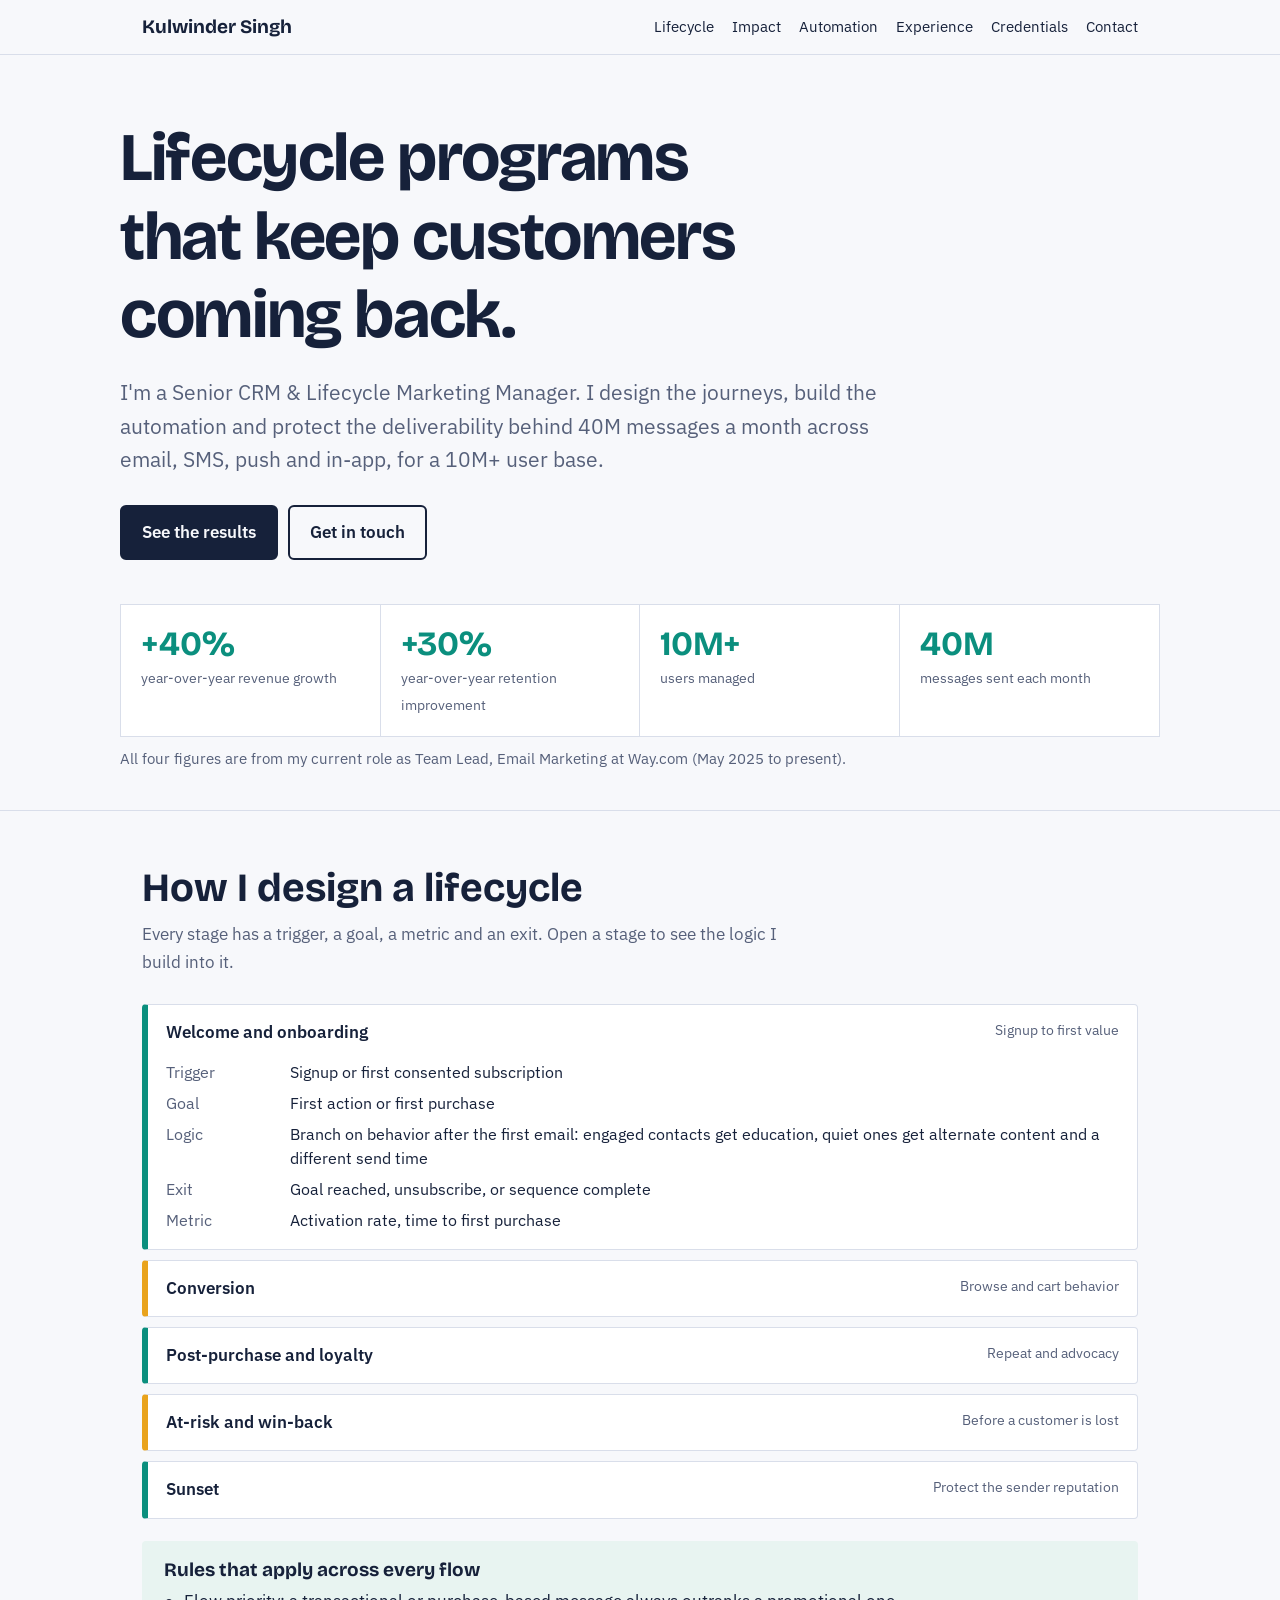
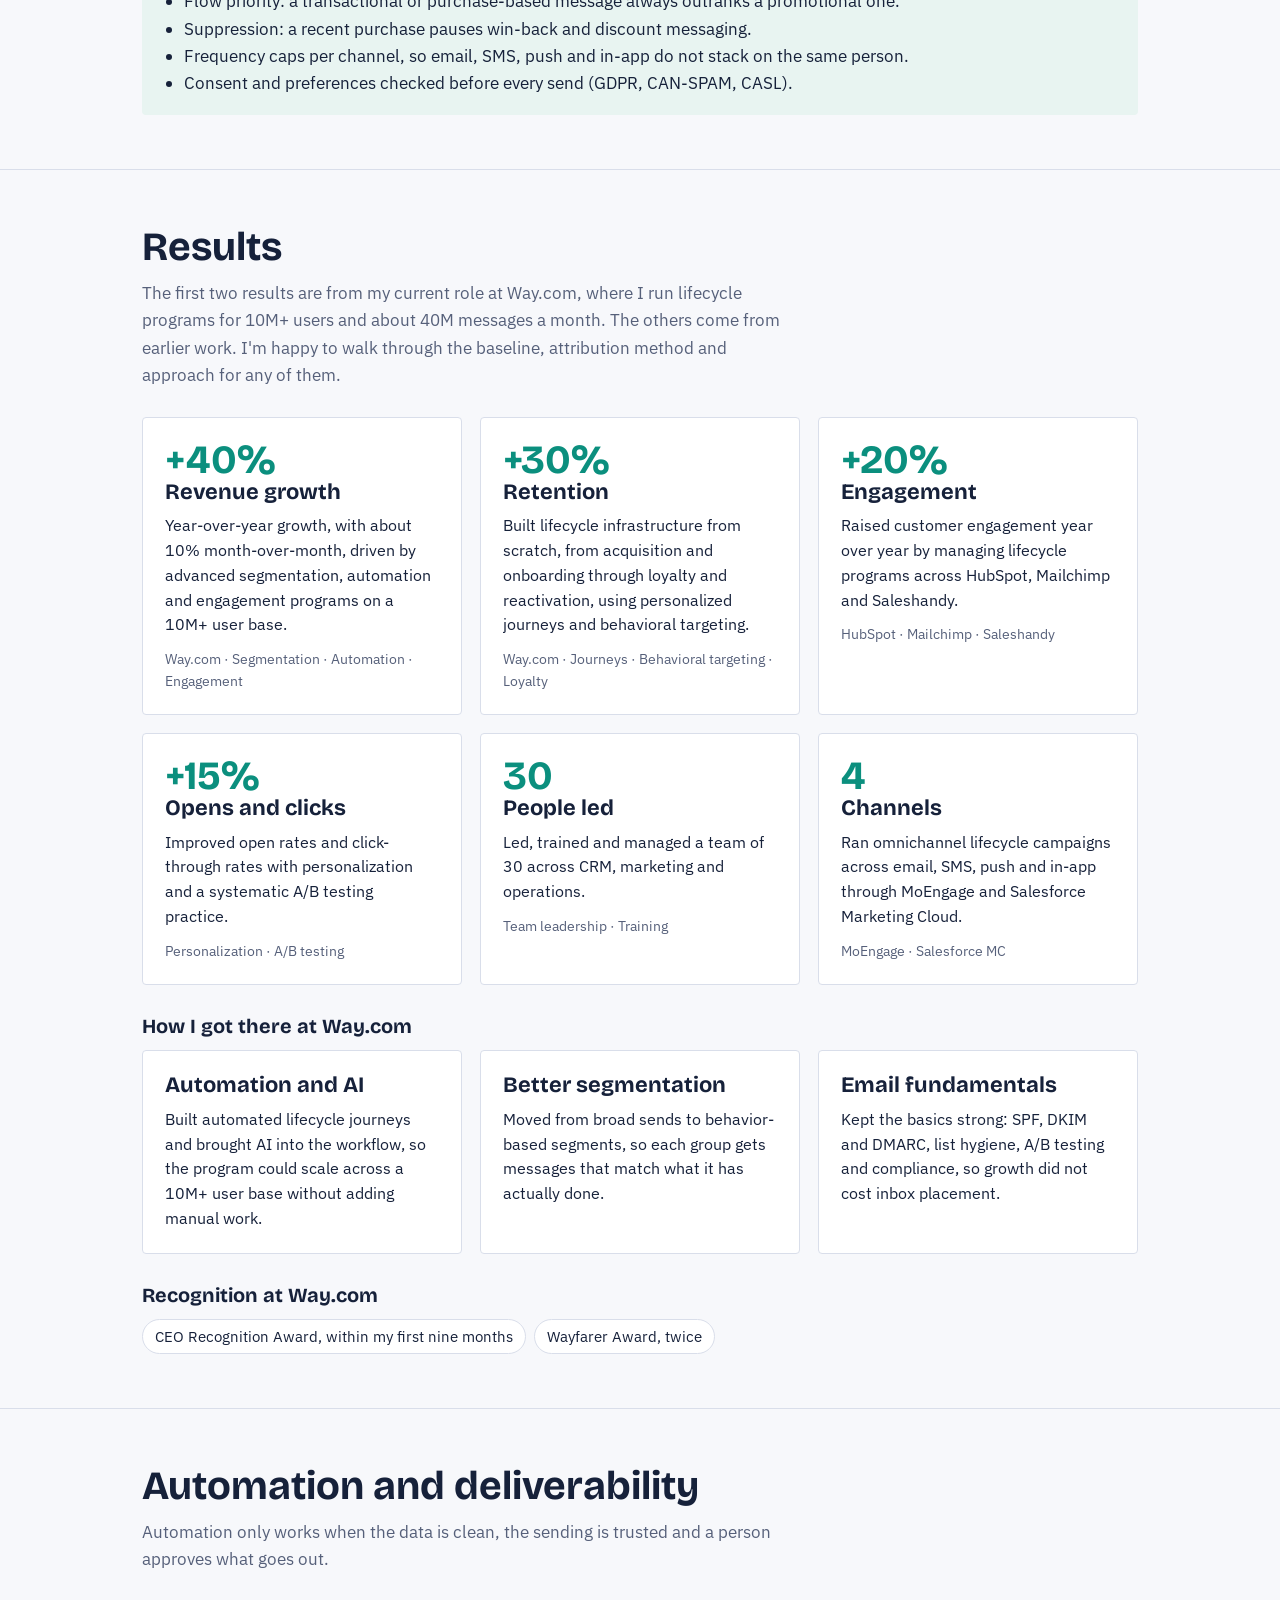
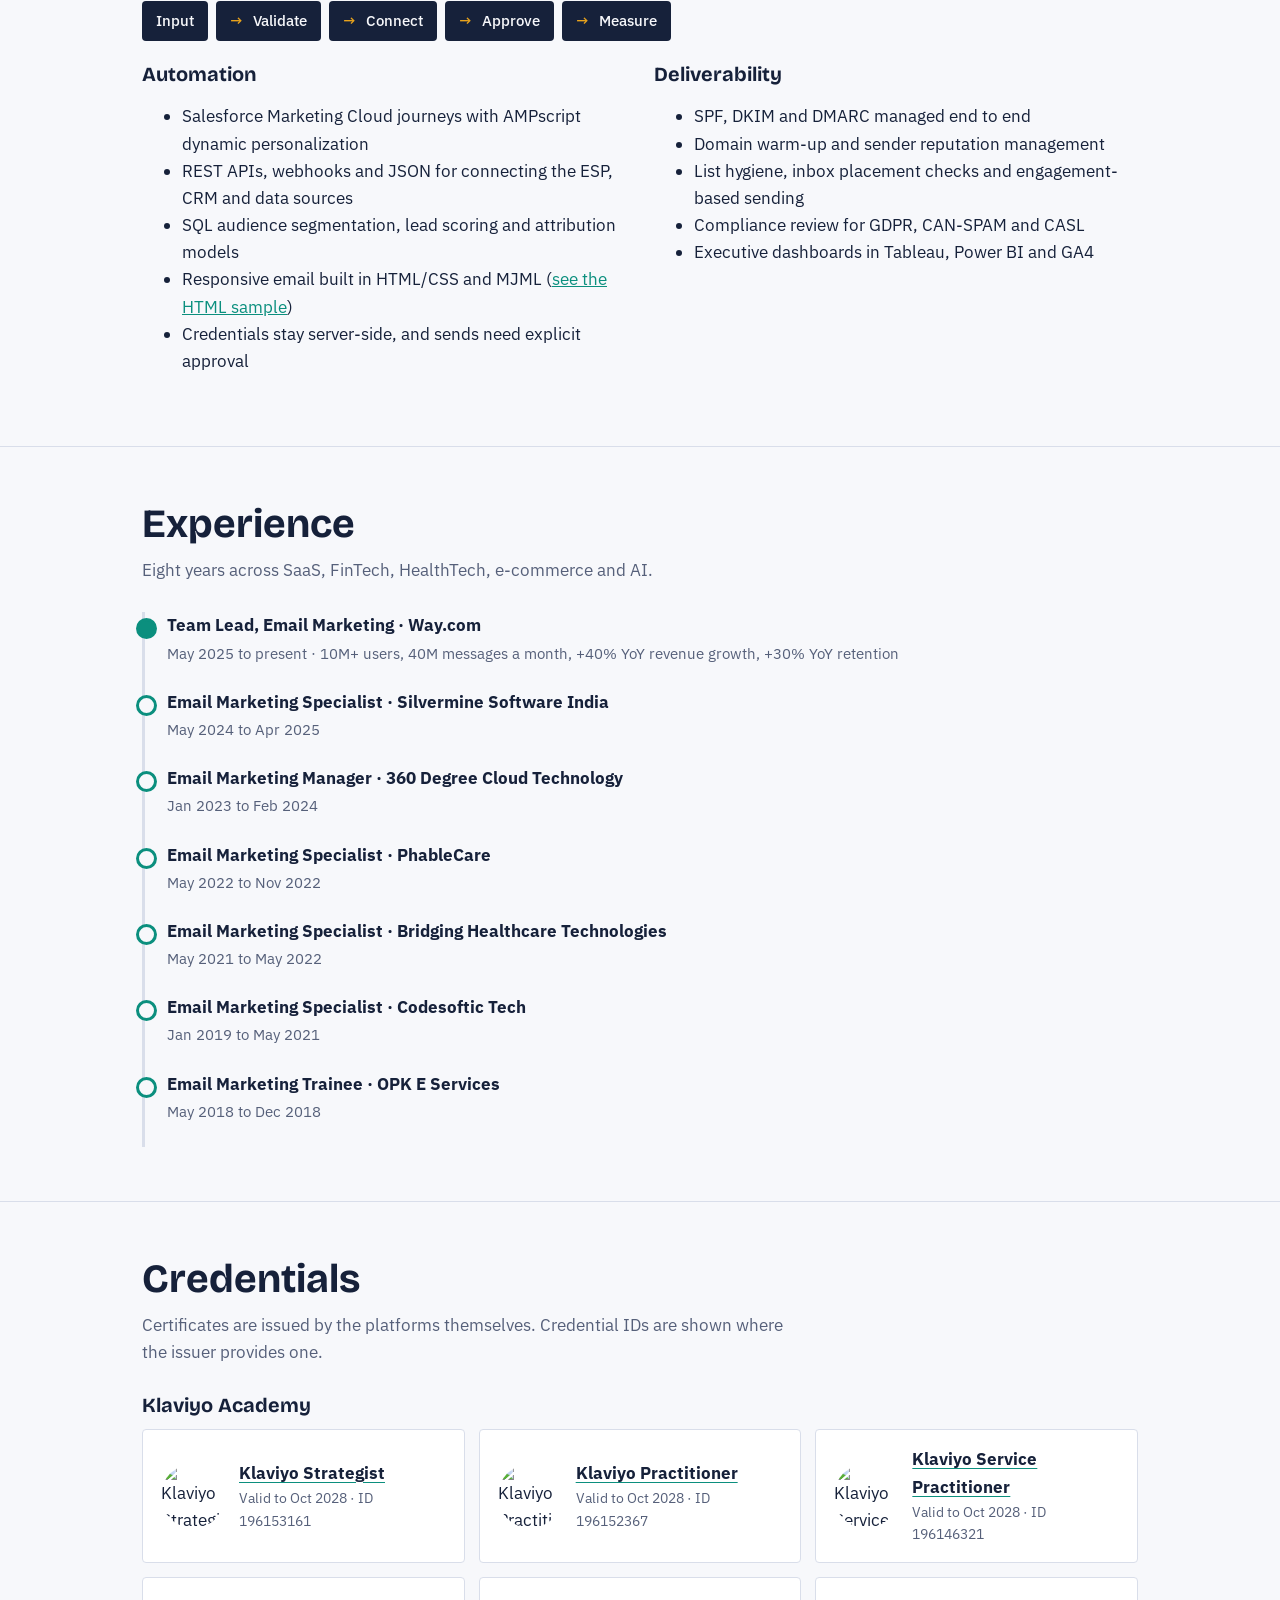
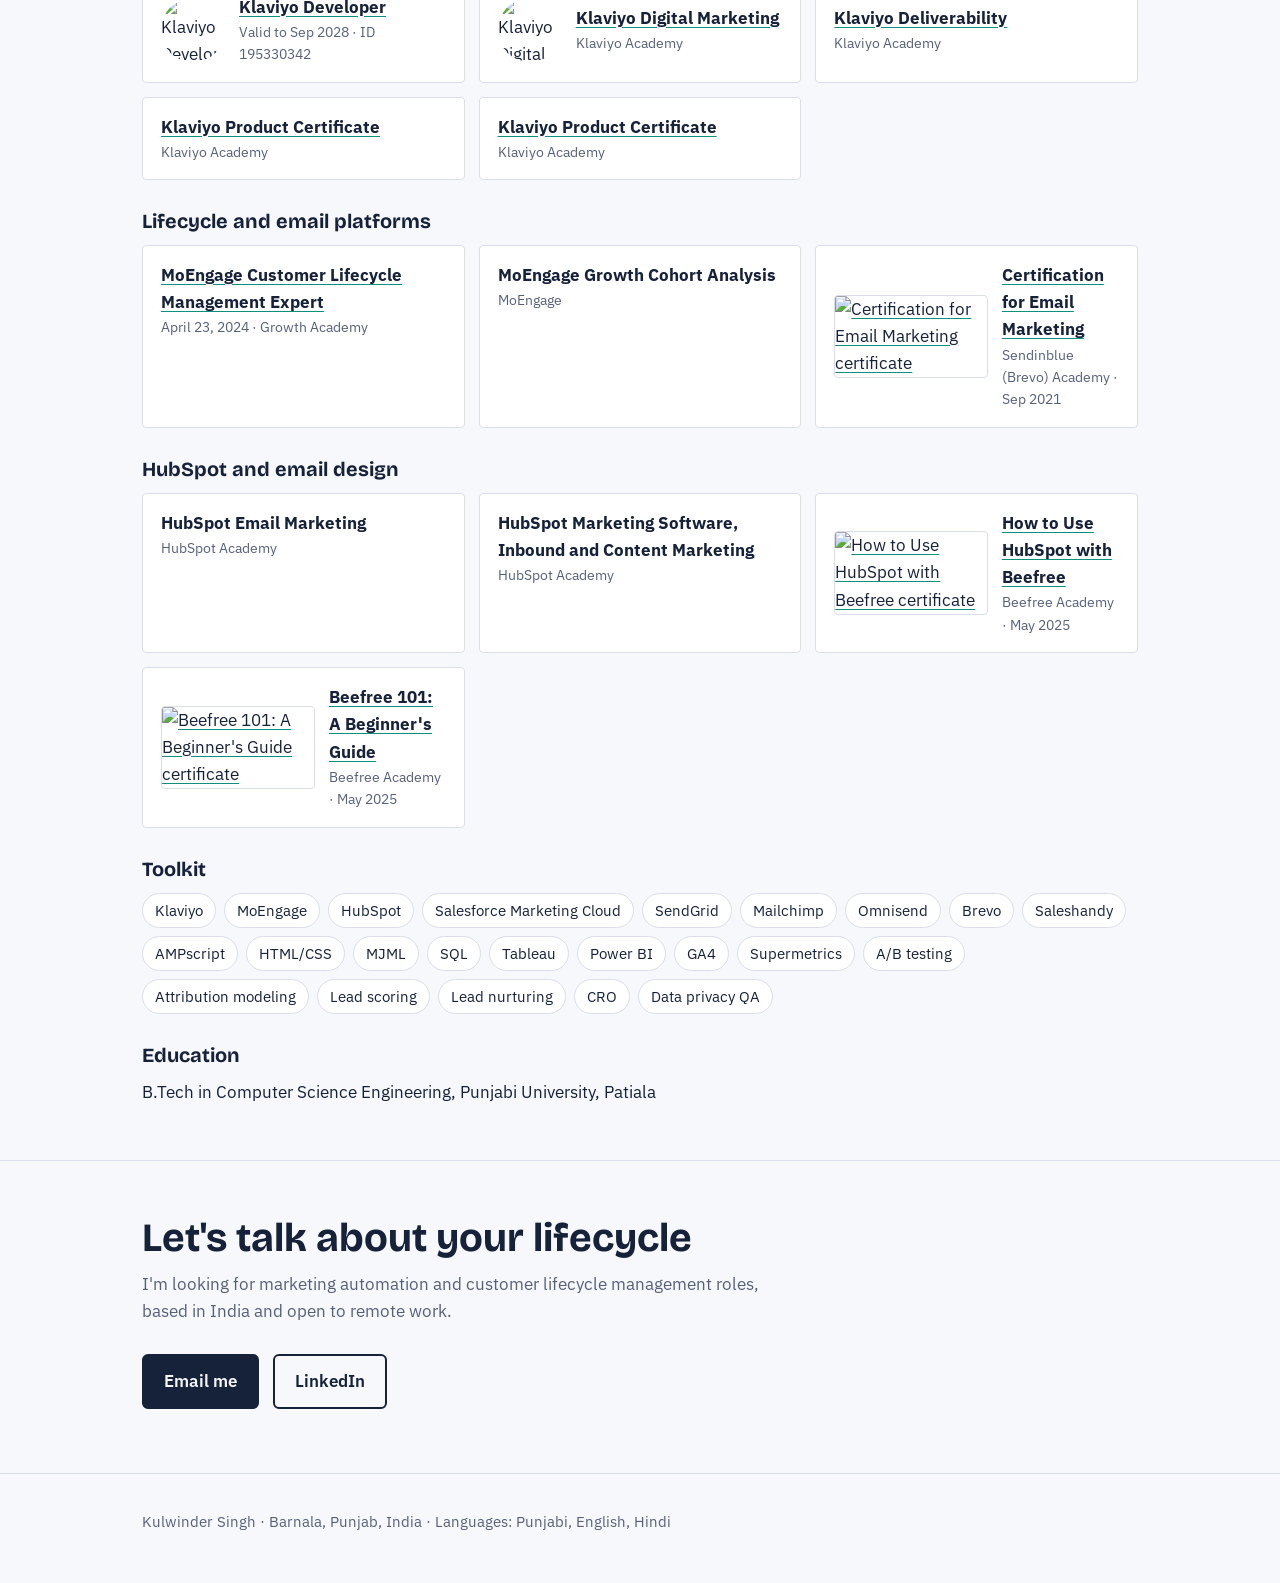
==== commit 00b2cdd1: "Update print statement from 'Hello' to 'Goodbye'" ====
--- a/index.html
+++ b/index.html
@@ -1,144 +1,250 @@
-<!doctype html>
+<!DOCTYPE html>
 <html lang="en">
 <head>
-  <meta charset="utf-8">
-  <meta name="viewport" content="width=device-width, initial-scale=1">
-  <meta name="description" content="Kulwinder Singh — Marketing Automation, CRM and Customer Lifecycle Marketing portfolio.">
-  <meta name="theme-color" content="#111d2d">
-  <title>Kulwinder Singh | Lifecycle Marketing & Automation</title>
-  <link rel="stylesheet" href="styles.css">
-  <script src="script.js" defer></script>
+<meta charset="utf-8">
+<meta name="viewport" content="width=device-width, initial-scale=1">
+<title>Kulwinder Singh | CRM, Lifecycle Marketing & Automation</title>
+<meta name="description" content="Senior CRM & Lifecycle Marketing Manager. Lifecycle programs for a 10M+ user base, 40M messages a month across email, SMS, push and in-app. Klaviyo, MoEngage, HubSpot, Salesforce Marketing Cloud.">
+<meta property="og:title" content="Kulwinder Singh | CRM, Lifecycle Marketing & Automation">
+<meta property="og:description" content="10M+ users, 40M messages a month, +40% YoY revenue growth, +30% retention. Lifecycle strategy, automation and deliverability.">
+<meta property="og:type" content="website">
+<link rel="preconnect" href="https://fonts.googleapis.com">
+<link rel="preconnect" href="https://fonts.gstatic.com" crossorigin>
+<link href="https://fonts.googleapis.com/css2?family=Bricolage+Grotesque:opsz,wght@12..96,500;12..96,700&family=IBM+Plex+Sans:wght@400;500;600&display=swap" rel="stylesheet">
+<style>
+:root{--ink:#16213a;--paper:#f7f8fb;--panel:#ffffff;--line:#d9deea;--muted:#56607a;--teal:#0b8f7e;--amber:#e9a31c;--soft:#e8f4f1}
+@media (prefers-color-scheme:dark){:root:not([data-theme=light]){--ink:#e8ecf7;--paper:#0f1626;--panel:#172036;--line:#2a3550;--muted:#a3adc7;--teal:#3fd0b9;--amber:#f3b840;--soft:#12302f}}
+*{box-sizing:border-box}
+html{scroll-behavior:smooth}
+body{margin:0;background:var(--paper);color:var(--ink);font:400 17px/1.6 "IBM Plex Sans",system-ui,sans-serif}
+h1,h2,h3{font-family:"Bricolage Grotesque","IBM Plex Sans",sans-serif;line-height:1.15;margin:0}
+a{color:var(--teal)}
+:focus-visible{outline:3px solid var(--amber);outline-offset:2px}
+.wrap{max-width:1040px;margin:0 auto;padding:0 22px}
+header{border-bottom:1px solid var(--line);position:sticky;top:0;background:var(--paper);z-index:5}
+nav{display:flex;gap:20px;align-items:center;justify-content:space-between;padding:12px 0;flex-wrap:wrap}
+nav b{font-family:"Bricolage Grotesque",sans-serif;font-size:19px}
+nav div{display:flex;gap:18px;flex-wrap:wrap;font-size:15px}
+nav a{color:var(--ink);text-decoration:none}
+nav a:hover{color:var(--teal)}
+.hero{padding:64px 0 40px}
+.hero h1{font-size:clamp(36px,6.4vw,68px);max-width:15ch;font-weight:700;letter-spacing:-.02em}
+.hero p.lead{font-size:clamp(18px,2.2vw,21px);max-width:60ch;color:var(--muted);margin:22px 0 28px}
+.btn{display:inline-block;padding:12px 20px;border-radius:6px;font-weight:600;text-decoration:none;margin:0 10px 10px 0;border:2px solid var(--ink)}
+.btn.main{background:var(--ink);color:var(--paper)}
+.btn.alt{color:var(--ink)}
+.stats{display:grid;grid-template-columns:repeat(auto-fit,minmax(170px,1fr));gap:0;border:1px solid var(--line);background:var(--panel);margin-top:34px}
+.stats div{padding:18px 20px;border-right:1px solid var(--line)}
+.stats div:last-child{border-right:0}
+.stats strong{display:block;font:700 34px "Bricolage Grotesque",sans-serif;color:var(--teal)}
+.stats span{font-size:14px;color:var(--muted)}
+section{padding:54px 0;border-top:1px solid var(--line)}
+section>.wrap>h2{font-size:clamp(28px,4vw,40px);margin-bottom:10px}
+.sub{color:var(--muted);max-width:66ch;margin:0 0 28px}
+.rail{display:grid;gap:10px}
+details.stage{background:var(--panel);border:1px solid var(--line);border-left:6px solid var(--teal);border-radius:4px}
+details.stage:nth-child(even){border-left-color:var(--amber)}
+details.stage summary{cursor:pointer;padding:14px 18px;font-weight:600;display:flex;justify-content:space-between;gap:14px;flex-wrap:wrap;list-style:none}
+details.stage summary::-webkit-details-marker{display:none}
+details.stage summary small{font-weight:400;color:var(--muted)}
+details.stage dl{margin:0;padding:0 18px 16px;display:grid;grid-template-columns:110px 1fr;gap:6px 14px;font-size:15.5px}
+details.stage dt{color:var(--muted)}
+details.stage dd{margin:0}
+.rules{margin-top:22px;background:var(--soft);padding:18px 22px;border-radius:4px}
+.rules h3{font-size:19px;margin-bottom:8px}
+.rules ul{margin:0;padding-left:20px}
+.grid{display:grid;grid-template-columns:repeat(auto-fit,minmax(280px,1fr));gap:18px}
+.card{background:var(--panel);border:1px solid var(--line);padding:22px;border-radius:4px}
+.card h3{font-size:22px;margin-bottom:8px}
+.card .big{font:700 40px "Bricolage Grotesque",sans-serif;color:var(--teal);line-height:1}
+.card p{margin:8px 0 0;font-size:15.5px}
+.card .k{font-size:13.5px;color:var(--muted);margin-top:12px}
+.flow{display:flex;flex-wrap:wrap;gap:8px;align-items:center;margin:0 0 22px;padding:0;list-style:none}
+.flow li{background:var(--ink);color:var(--paper);padding:8px 14px;border-radius:4px;font-size:15px;font-weight:500}
+.flow li+li::before{content:"\2192";margin-right:10px;color:var(--amber)}
+.tl{list-style:none;margin:0;padding:0;border-left:3px solid var(--line)}
+.tl li{padding:0 0 22px 22px;position:relative}
+.tl li::before{content:"";position:absolute;left:-9px;top:6px;width:15px;height:15px;border-radius:50%;background:var(--paper);border:3px solid var(--teal)}
+.tl li:first-child::before{background:var(--teal)}
+.tl b{display:block}
+.tl span{color:var(--muted);font-size:15px}
+.certs{display:grid;grid-template-columns:repeat(auto-fit,minmax(250px,1fr));gap:14px}
+.cert{background:var(--panel);border:1px solid var(--line);padding:16px 18px;border-radius:4px}
+.cert b{display:block;font-size:17px}
+.cert.k{display:flex;gap:14px;align-items:center}.cert.k img{flex:none;border-radius:50%}.cert.doc img{width:88px;height:auto;border-radius:4px;border:1px solid var(--line)}.cert a{color:inherit;text-decoration-color:var(--teal);text-underline-offset:3px}.cert a:hover{color:var(--teal)}.cert span{display:block;font-size:14px;color:var(--muted)}
+h3.grp{font-size:20px;margin:30px 0 12px}
+.tags{display:flex;flex-wrap:wrap;gap:8px;padding:0;list-style:none;margin:0}
+.tags li{border:1px solid var(--line);background:var(--panel);padding:5px 12px;border-radius:99px;font-size:14.5px}
+.two{display:grid;grid-template-columns:repeat(auto-fit,minmax(300px,1fr));gap:28px}
+footer{padding:36px 0 50px;border-top:1px solid var(--line);color:var(--muted);font-size:14.5px}
+@media (max-width:560px){details.stage dl{grid-template-columns:1fr}.stats div{border-right:0;border-bottom:1px solid var(--line)}}
+@media (prefers-reduced-motion:reduce){html{scroll-behavior:auto}}
+</style>
 </head>
 <body>
-<header class="site-header">
-  <a class="brand" href="#home"><span class="brand-mark">KS</span><span>KULWINDER SINGH<small>MARKETING TECHNOLOGY</small></span></a>
-  <button class="menu-toggle" id="menuToggle" aria-label="Toggle navigation" aria-expanded="false">☰</button>
-  <nav id="navigation" aria-label="Main navigation">
-    <a href="#work">Work</a><a href="#automation">Automation</a><a href="#dashboard">Analytics</a>
-    <a href="#certifications">Certifications</a><a class="nav-cta" href="#contact">Contact ↗</a>
-  </nav>
-</header>
-
-<main id="home">
-<section class="hero wrap">
-  <div class="hero-copy">
-    <p class="eyebrow"><span class="status-dot"></span> LIFECYCLE STRATEGY · AUTOMATION · ANALYTICS</p>
-    <h1>Make every customer interaction <em>count.</em></h1>
-    <p class="lead">I connect customer data, lifecycle strategy and marketing technology to build personalized journeys, reliable campaign operations and measurable growth.</p>
-    <div class="actions"><a class="button button-dark" href="#work">Explore my work <span>↘</span></a><a class="button button-light" href="#contact">Let’s connect ↗</a></div>
-    <div class="profile-line"><span class="avatar">KS</span><span><b>Marketing Automation & Customer Lifecycle Specialist</b><small>7.5+ years of marketing experience · India</small></span></div>
-  </div>
-  <div class="journey-visual">
-    <div class="visual-label"><span class="status-dot"></span> CUSTOMER JOURNEY OVERVIEW <span class="demo-label">DEMO</span></div>
-    <div class="journey-box">
-      <div class="journey-step"><span class="step-icon">◎</span><span><b>Customer signal</b><small>Signup · purchase · engagement</small></span><i>Received</i></div>
-      <div class="journey-connector"></div>
-      <div class="journey-step"><span class="step-icon teal">⌘</span><span><b>Decision & segmentation</b><small>Behavior · consent · lifecycle stage</small></span><i>Qualified</i></div>
-      <div class="journey-connector"></div>
-      <div class="journey-step"><span class="step-icon purple">✳</span><span><b>Personalized journey</b><small>Email · message · next best action</small></span><i>Ready</i></div>
-      <div class="journey-connector"></div>
-      <div class="journey-step"><span class="step-icon gold">↗</span><span><b>Measure & optimize</b><small>Conversion · retention · revenue</small></span><i>Learn</i></div>
-    </div>
-    <div class="visual-footer"><span>Built around customer context</span><span>Not just sends — systems.</span></div>
-  </div>
-  <div class="hero-tools"><span>SELECTED CAPABILITIES</span><b>Klaviyo</b> · <b>MoEngage</b> · <b>HubSpot</b> · <b>APIs</b> · <b>HTML/CSS</b> · <b>Analytics</b></div>
-</section>
-
-<section class="metrics-band">
-  <div><strong>7.5+</strong><span>Years in marketing*</span></div><div><strong>6</strong><span>Klaviyo certifications*</span></div>
-  <div><strong>API-first</strong><span>Execution mindset</span></div><div><strong>End-to-end</strong><span>Lifecycle thinking</span></div>
-  <p>*Profile details supplied by Kulwinder. Confirm all details before public sharing.</p>
-</section>
-
-<section class="section wrap">
-  <p class="eyebrow">01 / THE PROFILE</p>
-  <div class="two-col"><h2>Strategy-minded.<br><em>Technically hands-on.</em></h2>
-    <div><p>I work across the lifecycle marketing process: understanding customer behavior, mapping journeys, building segmentation and automation, developing email experiences, connecting systems through APIs, and translating performance data into the next experiment.</p>
-    <p>My focus is making marketing operations more consistent, measurable and scalable through native platform capabilities, well-designed workflows and thoughtful AI assistance.</p>
-    <div class="chips"><span>Lifecycle design</span><span>ESP operations</span><span>API integrations</span><span>AI-assisted workflows</span><span>Performance analysis</span></div></div>
-  </div>
-</section>
-
-<section class="section section-soft" id="work">
-  <div class="wrap"><p class="eyebrow">02 / SELECTED WORK</p>
-  <div class="section-heading"><div><h2>Proof of work, <em>not just promises.</em></h2><p>Independent portfolio demonstrations using sample content and fictional data.</p></div><span class="outline-label">DEMO PROJECTS</span></div>
-  <div class="project-grid">
-    <article class="project project-featured">
-      <div class="art email-art"><div class="email-mock">
-        <div class="mock-top"><span>● ● ●</span><small>CAMPAIGN PREVIEW</small></div>
-        <div class="mock-hero"><small>THE WEEKEND EDIT</small><h3>Good design.<br>Better everyday.</h3><span>DISCOVER THE COLLECTION →</span></div>
-        <div class="mock-products"><div><span class="mock-product"></span><b>Everyday Runner</b><small>$89</small></div><div><span class="mock-product product-alt"></span><b>City Essential</b><small>$110</small></div></div>
-      </div></div>
-      <div class="project-body"><div class="project-meta"><span>01 · EMAIL DEVELOPMENT</span><span class="green-text">HTML SAMPLE</span></div><h3>Responsive campaign email</h3><p>A modular campaign concept with mobile-aware layout, CTA hierarchy, product blocks, and unsubscribe/preferences placeholders.</p><div class="chips"><span>HTML/CSS</span><span>Email QA</span><span>Dynamic content</span></div><div class="button-row"><button class="text-link" data-modal="email">View case study ↗</button><a class="text-link" href="email-template.html" target="_blank" rel="noreferrer">Open HTML template ↗</a></div></div>
-    </article>
-    <article class="project">
-      <div class="art flow-art"><div class="flow-diagram"><div>Signup <small>Trigger</small></div><b>↓</b><div class="flow-active">Welcome email <small>Immediately</small></div><b>↓</b><div>Engagement check <small>Branch by behavior</small></div><b>↙ &nbsp; ↘</b><div class="flow-branches"><span>Education</span><span>Alternate content</span></div><b>↓</b><div>Conversion goal <small>Exit when achieved</small></div></div></div>
-      <div class="project-body"><div class="project-meta"><span>02 · LIFECYCLE</span><span class="green-text">JOURNEY MAP</span></div><h3>Signup to customer loyalty</h3><p>A lifecycle blueprint covering welcome, activation, post-purchase, retention and win-back with decision logic and exit criteria.</p><div class="chips"><span>Event triggers</span><span>Segmentation</span><span>Suppression</span></div><button class="text-link" data-modal="journey">View journey logic ↗</button></div>
-    </article>
-    <article class="project">
-      <div class="art api-art"><div class="console"><div class="console-head">EXECUTION PIPELINE <span>SIMULATED</span></div><p><b>01</b> Validate campaign brief <i>✓</i></p><p><b>02</b> Map fields & audience <i>✓</i></p><p><b>03</b> Prepare API payload <i>✓</i></p><p><b>04</b> Approval checkpoint <i>●</i></p><div class="progress"><span></span></div><small>No real API calls or messages sent</small></div></div>
-      <div class="project-body"><div class="project-meta"><span>03 · MARKETING OPS</span><span class="green-text">INTERACTIVE</span></div><h3>API-powered campaign workflow</h3><p>A safe execution pattern for input validation, audience mapping, payload preparation, human approval and execution logging.</p><div class="chips"><span>REST APIs</span><span>JSON</span><span>QA gates</span></div><button class="text-link" id="runDemo">Run simulated workflow ↗</button><p class="run-result" id="runResult" aria-live="polite"></p></div>
-    </article>
-    <article class="project">
-      <div class="art ai-art"><div class="insight-card"><span class="spark">✳</span><small>AI-ASSISTED INSIGHT · DEMO</small><h3>Retention opportunity</h3><p>Compare repeat-purchase behavior by cohort before increasing campaign frequency.</p><div class="insight-foot">Suggested experiment <b>Review →</b></div></div></div>
-      <div class="project-body"><div class="project-meta"><span>04 · AI + ANALYTICS</span><span class="green-text">SAMPLE DATA</span></div><h3>Lifecycle intelligence dashboard</h3><p>Explore sample campaign KPIs, lifecycle-stage performance and recommendations for the next experiment.</p><div class="chips"><span>KPIs</span><span>Cohorts</span><span>Optimization</span></div><a class="text-link" href="#dashboard">Explore dashboard ↗</a></div>
-    </article>
-  </div></div>
-</section>
-
-<section class="section wrap" id="automation">
-  <p class="eyebrow">03 / AUTOMATION OPERATING MODEL</p><div class="section-heading"><div><h2>Automation with <em>control built in.</em></h2><p>From campaign request to a traceable, quality-checked execution.</p></div></div>
-  <div class="pipeline-grid">
-    <div><span>01</span><b>Input</b><small>Brief · CSV · event data</small></div><div><span>02</span><b>Validate</b><small>Fields · consent · data quality</small></div><div><span>03</span><b>Connect</b><small>API · ESP · CRM</small></div><div><span>04</span><b>Approve</b><small>Preview · QA · human review</small></div><div><span>05</span><b>Measure</b><small>Logs · KPIs · experiments</small></div>
-  </div>
-  <div class="notice"><b>Production principle</b><p>API calls are not the same as a successful campaign. Validate authentication, payloads, permissions, rate limits and response codes. Store credentials server-side and require explicit approval before sending or publishing.</p></div>
-  <div class="code-card"><div class="code-card-head"><span>EXAMPLE · API REQUEST PATTERN</span><button id="copyCode">Copy example</button></div><pre><code>const response = await fetch(ESP_API_URL, {
-  method: "POST",
-  headers: {
-    "Authorization": `Bearer ${API_TOKEN}`,
-    "Content-Type": "application/json"
-  },
-  body: JSON.stringify(validatedPayload)
-});
-
-if (!response.ok) {
-  // Log a safe error; never expose tokens or customer data.
-  throw new Error("ESP request failed");
-}
-// Record status and request ID for auditability.</code></pre><p>Illustrative pattern only. Use the provider’s current endpoint and payload schema. Never put API keys in frontend JavaScript or GitHub.</p></div>
-</section>
-
-<section class="section section-soft" id="dashboard">
-  <div class="wrap"><p class="eyebrow">04 / PERFORMANCE & INSIGHTS</p><div class="section-heading"><div><h2>Make the numbers <em>actionable.</em></h2><p>Interactive dashboard concept. Every metric below is fictional sample data, not employer reporting.</p></div><span class="outline-label">FICTIONAL DATA</span></div>
-  <div class="dashboard">
-    <div class="dash-heading"><div><small>DEMO WORKSPACE</small><h3>Lifecycle performance</h3></div><label>Period <select id="periodSelect"><option value="month">Last 30 days</option><option value="quarter">Last 90 days</option></select></label></div>
-    <div class="kpi-grid"><div class="kpi"><span>Attributed revenue</span><strong id="revenueKpi">$84,260</strong><small>Sample value</small></div><div class="kpi"><span>Conversion rate</span><strong id="conversionKpi">3.8%</strong><small>Sample value</small></div><div class="kpi"><span>Repeat purchase</span><strong id="repeatKpi">28.6%</strong><small>Sample value</small></div><div class="kpi"><span>Unsubscribe rate</span><strong id="unsubKpi">0.18%</strong><small>Monitor by segment</small></div></div>
-    <div class="chart-grid"><div class="chart-card"><div class="chart-title"><b>Revenue trend</b><small>Illustrative weekly index</small></div><div class="bar-chart" id="barChart" role="img" aria-label="Illustrative revenue trend"></div><div class="chart-axis"><span>Week 1</span><span>Week 2</span><span>Week 3</span><span>Week 4</span></div></div>
-    <div class="chart-card"><div class="chart-title"><b>Lifecycle mix</b><small>Share of sample revenue</small></div><div class="mix-list"><div><span>Retention <b>34%</b></span><i><span style="width:34%"></span></i></div><div><span>Repeat purchase <b>28%</b></span><i><span style="width:28%"></span></i></div><div><span>Activation <b>22%</b></span><i><span style="width:22%"></span></i></div><div><span>Win-back <b>16%</b></span><i><span style="width:16%"></span></i></div></div></div></div>
-    <div class="recommendation"><span>✳</span><div><b>Suggested next step</b><p id="recommendationText">Compare repeat-purchase rate and unsubscribe rate by cohort; test a relevant post-purchase message against a holdout group.</p></div><button id="refreshInsight">New insight ↻</button></div>
-  </div></div>
-</section>
-
-<section class="section wrap" id="certifications">
-  <p class="eyebrow">05 / CERTIFICATIONS & TOOLKIT</p><div class="section-heading"><div><h2>Learning backed by <em>hands-on work.</em></h2><p>Add exact certificate titles, completion dates and public credential links before sharing.</p></div></div>
-  <div class="credential-grid">
-    <article class="credential"><span class="credential-icon klaviyo">K</span><div><small>KLAVIYO ACADEMY</small><h3>Six completed certifications</h3><p>Add each official certificate title and verification URL in this section.</p><a href="https://academy.klaviyo.com/" target="_blank" rel="noreferrer">Klaviyo Academy ↗</a></div></article>
-    <article class="credential"><span class="credential-icon moengage">M</span><div><small>MOENGAGE</small><h3>Customer Lifecycle Certification</h3><p>Confirm the exact title and attach the credential proof.</p><a href="https://www.moengage.com/" target="_blank" rel="noreferrer">MoEngage ↗</a></div></article>
-    <article class="credential"><span class="credential-icon hubspot">H</span><div><small>HUBSPOT ACADEMY</small><h3>Email Marketing & other certifications</h3><p>List completed courses, completion dates and credential links.</p><a href="https://academy.hubspot.com/" target="_blank" rel="noreferrer">HubSpot Academy ↗</a></div></article>
-    <article class="credential"><span class="credential-icon other">+</span><div><small>OTHER EMAIL MARKETING</small><h3>Additional training</h3><p>Add the issuer, exact certificate name, date and proof link.</p><span class="muted">Credential details to add</span></div></article>
-  </div>
-  <div class="skills"><h3>Technical toolkit</h3><div class="skill-grid"><div><b>Platforms</b><p>Klaviyo · MoEngage · HubSpot · Salesforce Marketing Cloud · SendGrid</p></div><div><b>Lifecycle & CRM</b><p>Journey mapping · Behavioral segmentation · Personalization · Retention · Win-back</p></div><div><b>Engineering & operations</b><p>REST APIs · Webhooks · JSON · HTML/CSS · MJML · QA · Deliverability</p></div><div><b>Measurement</b><p>SQL segmentation · Cohort analysis · GA4 · Tableau · Power BI · A/B testing</p></div></div></div>
-</section>
-
-<section class="section wrap experience">
-  <p class="eyebrow">06 / PROFESSIONAL EXPERIENCE</p><div class="two-col"><div><h2>Scaling execution.<br><em>Keeping outcomes measurable.</em></h2><p><b>WAY.COM · Team Lead – Email Marketing</b><br>May 2025 – Present</p><p class="muted">Figures below are profile-reported. Confirm time periods and attribution before public use.</p></div>
-  <div class="impact-grid"><div><strong>+40%</strong><span>Reported year-over-year revenue growth</span></div><div><strong>+10%</strong><span>Reported month-over-month revenue growth</span></div><div><strong>10M</strong><span>Reported database scale</span></div><div><strong>30–40M</strong><span>Reported emails per month</span></div></div></div>
-  <p class="fine-print">Clarify whether revenue figures are email-attributed or total business revenue. Do not publish confidential dashboards, customer records or proprietary campaign data.</p>
-</section>
-
-<section class="wrap contact-section" id="contact"><div class="contact-card"><p class="eyebrow">07 / LET’S CONNECT</p><h2>Have a lifecycle challenge<br>to <em>solve?</em></h2><p>I’m interested in marketing automation, CRM, lifecycle marketing and marketing operations opportunities where strategy, technology and measurement come together.</p><div class="actions"><a class="button button-mint" href="mailto:kulwindersinghautomation@gmail.com?subject=Marketing%20Automation%20Opportunity">Email me ↗</a><a class="button button-outline" href="https://www.linkedin.com/in/kulwindersinghautomation/" target="_blank" rel="noreferrer">LinkedIn ↗</a></div><small>Update the email address and LinkedIn URL if needed.</small></div></section>
+<header><div class="wrap"><nav>
+<b>Kulwinder Singh</b>
+<div><a href="#lifecycle">Lifecycle</a><a href="#impact">Impact</a><a href="#systems">Automation</a><a href="#experience">Experience</a><a href="#credentials">Credentials</a><a href="#contact">Contact</a></div>
+</nav></div></header>
+
+<main>
+<div class="wrap hero" id="home">
+<h1>Lifecycle programs that keep customers coming back.</h1>
+<p class="lead">I'm a Senior CRM &amp; Lifecycle Marketing Manager. I design the journeys, build the automation and protect the deliverability behind 40M messages a month across email, SMS, push and in-app, for a 10M+ user base.</p>
+<a class="btn main" href="#impact">See the results</a><a class="btn alt" href="#contact">Get in touch</a>
+<div class="stats">
+<div><strong>+40%</strong><span>year-over-year revenue growth</span></div>
+<div><strong>+30%</strong><span>year-over-year retention improvement</span></div>
+<div><strong>10M+</strong><span>users managed</span></div>
+<div><strong>40M</strong><span>messages sent each month</span></div>
+</div>
+<p style="margin:10px 0 0;font-size:14.5px;color:var(--muted)">All four figures are from my current role as Team Lead, Email Marketing at Way.com (May 2025 to present).</p>
+</div>
+
+<section id="lifecycle"><div class="wrap">
+<h2>How I design a lifecycle</h2>
+<p class="sub">Every stage has a trigger, a goal, a metric and an exit. Open a stage to see the logic I build into it.</p>
+<div class="rail">
+<details class="stage" open><summary>Welcome and onboarding <small>Signup to first value</small></summary><dl>
+<dt>Trigger</dt><dd>Signup or first consented subscription</dd>
+<dt>Goal</dt><dd>First action or first purchase</dd>
+<dt>Logic</dt><dd>Branch on behavior after the first email: engaged contacts get education, quiet ones get alternate content and a different send time</dd>
+<dt>Exit</dt><dd>Goal reached, unsubscribe, or sequence complete</dd>
+<dt>Metric</dt><dd>Activation rate, time to first purchase</dd></dl></details>
+<details class="stage"><summary>Conversion <small>Browse and cart behavior</small></summary><dl>
+<dt>Trigger</dt><dd>Viewed product, started checkout, or scored as high intent</dd>
+<dt>Goal</dt><dd>Completed order</dd>
+<dt>Logic</dt><dd>Behavioral segments and lead scoring decide who gets a message, and which one</dd>
+<dt>Exit</dt><dd>Purchase or inactivity window ends</dd>
+<dt>Metric</dt><dd>Conversion rate, revenue per recipient</dd></dl></details>
+<details class="stage"><summary>Post-purchase and loyalty <small>Repeat and advocacy</small></summary><dl>
+<dt>Trigger</dt><dd>Order placed, delivered, or loyalty threshold reached</dd>
+<dt>Goal</dt><dd>Second purchase, higher lifetime value</dd>
+<dt>Logic</dt><dd>Product-aware follow-ups and loyalty messaging, tested against a holdout group</dd>
+<dt>Exit</dt><dd>Next purchase restarts the cycle</dd>
+<dt>Metric</dt><dd>Repeat purchase rate, retention by cohort</dd></dl></details>
+<details class="stage"><summary>At-risk and win-back <small>Before a customer is lost</small></summary><dl>
+<dt>Trigger</dt><dd>Engagement or purchase gap beyond that segment's normal interval</dd>
+<dt>Goal</dt><dd>Reactivate before the customer lapses</dd>
+<dt>Logic</dt><dd>Escalate from relevance to incentive, and stop when the person re-engages</dd>
+<dt>Exit</dt><dd>Reactivated, or moved to sunset</dd>
+<dt>Metric</dt><dd>Reactivation rate, incremental revenue</dd></dl></details>
+<details class="stage"><summary>Sunset <small>Protect the sender reputation</small></summary><dl>
+<dt>Trigger</dt><dd>No engagement after the win-back sequence</dd>
+<dt>Goal</dt><dd>Keep the list healthy and inbox placement high</dd>
+<dt>Logic</dt><dd>Suppress unengaged contacts and review bounce and complaint rates by segment</dd>
+<dt>Exit</dt><dd>Removed from active sending</dd>
+<dt>Metric</dt><dd>Complaint rate, bounce rate, inbox placement</dd></dl></details>
+</div>
+<div class="rules"><h3>Rules that apply across every flow</h3><ul>
+<li>Flow priority: a transactional or purchase-based message always outranks a promotional one.</li>
+<li>Suppression: a recent purchase pauses win-back and discount messaging.</li>
+<li>Frequency caps per channel, so email, SMS, push and in-app do not stack on the same person.</li>
+<li>Consent and preferences checked before every send (GDPR, CAN-SPAM, CASL).</li>
+</ul></div>
+</div></section>
+
+<section id="impact"><div class="wrap">
+<h2>Results</h2>
+<p class="sub">The first two results are from my current role at Way.com, where I run lifecycle programs for 10M+ users and about 40M messages a month. The others come from earlier work. I'm happy to walk through the baseline, attribution method and approach for any of them.</p>
+<div class="grid">
+<article class="card"><div class="big">+40%</div><h3>Revenue growth</h3>
+<p>Year-over-year growth, with about 10% month-over-month, driven by advanced segmentation, automation and engagement programs on a 10M+ user base.</p><p class="k">Way.com · Segmentation · Automation · Engagement</p></article>
+<article class="card"><div class="big">+30%</div><h3>Retention</h3>
+<p>Built lifecycle infrastructure from scratch, from acquisition and onboarding through loyalty and reactivation, using personalized journeys and behavioral targeting.</p><p class="k">Way.com · Journeys · Behavioral targeting · Loyalty</p></article>
+<article class="card"><div class="big">+20%</div><h3>Engagement</h3>
+<p>Raised customer engagement year over year by managing lifecycle programs across HubSpot, Mailchimp and Saleshandy.</p><p class="k">HubSpot · Mailchimp · Saleshandy</p></article>
+<article class="card"><div class="big">+15%</div><h3>Opens and clicks</h3>
+<p>Improved open rates and click-through rates with personalization and a systematic A/B testing practice.</p><p class="k">Personalization · A/B testing</p></article>
+<article class="card"><div class="big">30</div><h3>People led</h3>
+<p>Led, trained and managed a team of 30 across CRM, marketing and operations.</p><p class="k">Team leadership · Training</p></article>
+<article class="card"><div class="big">4</div><h3>Channels</h3>
+<p>Ran omnichannel lifecycle campaigns across email, SMS, push and in-app through MoEngage and Salesforce Marketing Cloud.</p><p class="k">MoEngage · Salesforce MC</p></article>
+</div>
+<h3 class="grp">How I got there at Way.com</h3>
+<div class="grid">
+<article class="card"><h3>Automation and AI</h3><p>Built automated lifecycle journeys and brought AI into the workflow, so the program could scale across a 10M+ user base without adding manual work.</p></article>
+<article class="card"><h3>Better segmentation</h3><p>Moved from broad sends to behavior-based segments, so each group gets messages that match what it has actually done.</p></article>
+<article class="card"><h3>Email fundamentals</h3><p>Kept the basics strong: SPF, DKIM and DMARC, list hygiene, A/B testing and compliance, so growth did not cost inbox placement.</p></article>
+</div>
+<h3 class="grp">Recognition at Way.com</h3>
+<ul class="tags"><li>CEO Recognition Award, within my first nine months</li><li>Wayfarer Award, twice</li></ul>
+</div></section>
+
+<section id="systems"><div class="wrap">
+<h2>Automation and deliverability</h2>
+<p class="sub">Automation only works when the data is clean, the sending is trusted and a person approves what goes out.</p>
+<ol class="flow"><li>Input</li><li>Validate</li><li>Connect</li><li>Approve</li><li>Measure</li></ol>
+<div class="two">
+<div><h3 class="grp" style="margin-top:0">Automation</h3><ul>
+<li>Salesforce Marketing Cloud journeys with AMPscript dynamic personalization</li>
+<li>REST APIs, webhooks and JSON for connecting the ESP, CRM and data sources</li>
+<li>SQL audience segmentation, lead scoring and attribution models</li>
+<li>Responsive email built in HTML/CSS and MJML (<a href="email-template.html">see the HTML sample</a>)</li>
+<li>Credentials stay server-side, and sends need explicit approval</li></ul></div>
+<div><h3 class="grp" style="margin-top:0">Deliverability</h3><ul>
+<li>SPF, DKIM and DMARC managed end to end</li>
+<li>Domain warm-up and sender reputation management</li>
+<li>List hygiene, inbox placement checks and engagement-based sending</li>
+<li>Compliance review for GDPR, CAN-SPAM and CASL</li>
+<li>Executive dashboards in Tableau, Power BI and GA4</li></ul></div>
+</div>
+</div></section>
+
+<section id="experience"><div class="wrap">
+<h2>Experience</h2>
+<p class="sub">Eight years across SaaS, FinTech, HealthTech, e-commerce and AI.</p>
+<ul class="tl">
+<li><b>Team Lead, Email Marketing · Way.com</b><span>May 2025 to present · 10M+ users, 40M messages a month, +40% YoY revenue growth, +30% YoY retention</span></li>
+<li><b>Email Marketing Specialist · Silvermine Software India</b><span>May 2024 to Apr 2025</span></li>
+<li><b>Email Marketing Manager · 360 Degree Cloud Technology</b><span>Jan 2023 to Feb 2024</span></li>
+<li><b>Email Marketing Specialist · PhableCare</b><span>May 2022 to Nov 2022</span></li>
+<li><b>Email Marketing Specialist · Bridging Healthcare Technologies</b><span>May 2021 to May 2022</span></li>
+<li><b>Email Marketing Specialist · Codesoftic Tech</b><span>Jan 2019 to May 2021</span></li>
+<li><b>Email Marketing Trainee · OPK E Services</b><span>May 2018 to Dec 2018</span></li>
+</ul>
+</div></section>
+
+<section id="credentials"><div class="wrap">
+<h2>Credentials</h2>
+<p class="sub">Certificates are issued by the platforms themselves. Credential IDs are shown where the issuer provides one.</p>
+<h3 class="grp" style="margin-top:0">Klaviyo Academy</h3>
+<div class="certs">
+<div class="cert k"><img src="assets/badges/klaviyo-strategist.png" alt="Klaviyo Strategist badge" width="64" height="64" loading="lazy"><div><b><a href="https://credential.klaviyo.com/9804cfda-18d7-4daf-805d-fe47c6d0bd2b#acc.RQ9j1Foc">Klaviyo Strategist</a></b><span>Valid to Oct 2028 · ID 196153161</span></div></div>
+<div class="cert k"><img src="assets/badges/klaviyo-practitioner.png" alt="Klaviyo Practitioner badge" width="64" height="64" loading="lazy"><div><b><a href="https://credential.klaviyo.com/3b41f92b-50fc-4364-ac25-dd1759a7e0f0#acc.a7iFz59c">Klaviyo Practitioner</a></b><span>Valid to Oct 2028 · ID 196152367</span></div></div>
+<div class="cert k"><img src="assets/badges/klaviyo-service-practitioner.png" alt="Klaviyo Service Practitioner badge" width="64" height="64" loading="lazy"><div><b><a href="https://credential.klaviyo.com/1f615447-e046-48a6-b4e7-1b6b77332903#acc.eIu4d0gn">Klaviyo Service Practitioner</a></b><span>Valid to Oct 2028 · ID 196146321</span></div></div>
+<div class="cert k"><img src="assets/badges/klaviyo-developer.png" alt="Klaviyo Developer badge" width="64" height="64" loading="lazy"><div><b><a href="https://credential.klaviyo.com/063f9af1-5ae7-4cff-ac5f-acf0057e1c92#acc.78Kb4OQx">Klaviyo Developer</a></b><span>Valid to Sep 2028 · ID 195330342</span></div></div>
+<div class="cert k"><img src="assets/badges/klaviyo-digital-marketing.png" alt="Klaviyo Digital Marketing badge" width="64" height="64" loading="lazy"><div><b><a href="https://credential.klaviyo.com/3fd74d1a-bac6-4d71-bce7-8ed9afe47137#acc.PGwtjglp">Klaviyo Digital Marketing</a></b><span>Klaviyo Academy</span></div></div>
+<div class="cert k"><div><b><a href="https://credential.klaviyo.com/a76d8491-c33e-4b82-8cea-2ae0288e0072">Klaviyo Deliverability</a></b><span>Klaviyo Academy</span></div></div>
+<div class="cert k"><div><b><a href="https://credential.klaviyo.com/6b7e7ae0-ce49-495f-bd1e-e6b59293cb28">Klaviyo Product Certificate</a></b><span>Klaviyo Academy</span></div></div>
+<div class="cert k"><div><b><a href="https://credential.klaviyo.com/440376fa-e716-44d7-bd7b-fcc3bf746cfc">Klaviyo Product Certificate</a></b><span>Klaviyo Academy</span></div></div>
+</div>
+<h3 class="grp">Lifecycle and email platforms</h3>
+<div class="certs">
+<div class="cert"><b><a href="https://www.credential.net/74f924db-ef26-4536-95a1-000a619fb5a5#acc.A7viB0TU">MoEngage Customer Lifecycle Management Expert</a></b><span>April 23, 2024 · Growth Academy</span></div>
+<div class="cert"><b>MoEngage Growth Cohort Analysis</b><span>MoEngage</span></div>
+<div class="cert k doc"><a href="assets/certs/sendinblue-email-marketing.jpg"><img src="assets/certs/sendinblue-email-marketing.jpg" alt="Certification for Email Marketing certificate" width="88" loading="lazy"></a><div><b><a href="assets/certs/sendinblue-email-marketing.jpg">Certification for Email Marketing</a></b><span>Sendinblue (Brevo) Academy · Sep 2021</span></div></div>
+</div>
+<h3 class="grp">HubSpot and email design</h3>
+<div class="certs">
+<div class="cert"><b>HubSpot Email Marketing</b><span>HubSpot Academy</span></div>
+<div class="cert"><b>HubSpot Marketing Software, Inbound and Content Marketing</b><span>HubSpot Academy</span></div>
+<div class="cert k doc"><a href="assets/certs/beefree-hubspot.jpg"><img src="assets/certs/beefree-hubspot.jpg" alt="How to Use HubSpot with Beefree certificate" width="88" loading="lazy"></a><div><b><a href="assets/certs/beefree-hubspot.jpg">How to Use HubSpot with Beefree</a></b><span>Beefree Academy · May 2025</span></div></div>
+<div class="cert k doc"><a href="assets/certs/beefree-101.jpg"><img src="assets/certs/beefree-101.jpg" alt="Beefree 101: A Beginner's Guide certificate" width="88" loading="lazy"></a><div><b><a href="assets/certs/beefree-101.jpg">Beefree 101: A Beginner's Guide</a></b><span>Beefree Academy · May 2025</span></div></div>
+</div>
+<h3 class="grp">Toolkit</h3>
+<ul class="tags"><li>Klaviyo</li><li>MoEngage</li><li>HubSpot</li><li>Salesforce Marketing Cloud</li><li>SendGrid</li><li>Mailchimp</li><li>Omnisend</li><li>Brevo</li><li>Saleshandy</li><li>AMPscript</li><li>HTML/CSS</li><li>MJML</li><li>SQL</li><li>Tableau</li><li>Power BI</li><li>GA4</li><li>Supermetrics</li><li>A/B testing</li><li>Attribution modeling</li><li>Lead scoring</li><li>Lead nurturing</li><li>CRO</li><li>Data privacy QA</li></ul>
+<h3 class="grp">Education</h3>
+<p style="margin:0">B.Tech in Computer Science Engineering, Punjabi University, Patiala</p>
+</div></section>
+
+<section id="contact"><div class="wrap">
+<h2>Let's talk about your lifecycle</h2>
+<p class="sub">I'm looking for marketing automation and customer lifecycle management roles, based in India and open to remote work.</p>
+<a class="btn main" href="mailto:kulwindernainewalia19@gmail.com?subject=Lifecycle%20and%20automation%20role">Email me</a>
+<a class="btn alt" href="https://www.linkedin.com/in/kulwindersinghautomation/">LinkedIn</a>
+</div></section>
 </main>
-<footer class="site-footer"><a class="brand" href="#home"><span class="brand-mark">KS</span><span>KULWINDER SINGH<small>MARKETING TECHNOLOGY</small></span></a><span>Independent portfolio · Demo metrics are fictional</span><a href="#home">Back to top ↑</a></footer>
-
-<div class="modal-backdrop" id="modalBackdrop" hidden><section class="modal" role="dialog" aria-modal="true" aria-labelledby="modalTitle"><button class="modal-close" id="modalClose" aria-label="Close dialog">×</button><div id="modalContent"></div></section></div>
-</body></html>
+<footer><div class="wrap">Kulwinder Singh · Barnala, Punjab, India · Languages: Punjabi, English, Hindi</div></footer>
+</body>
+</html>
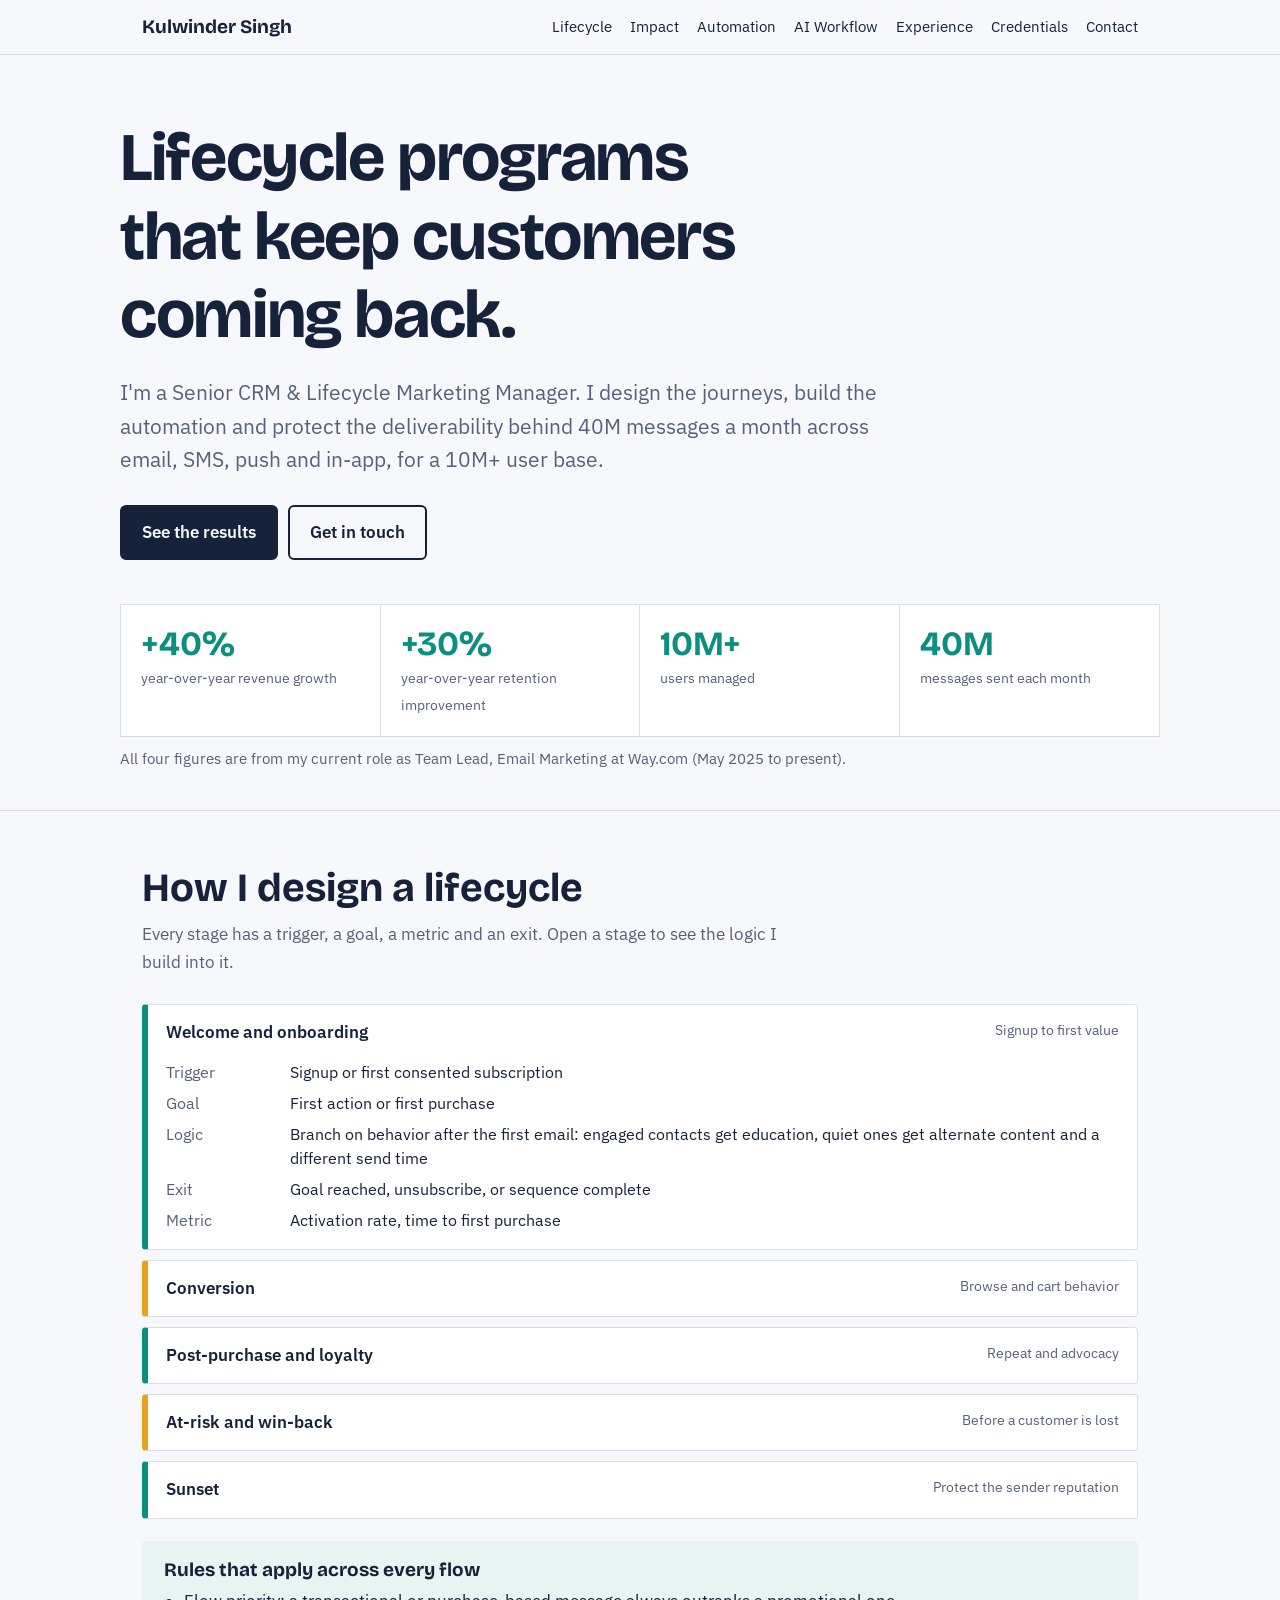
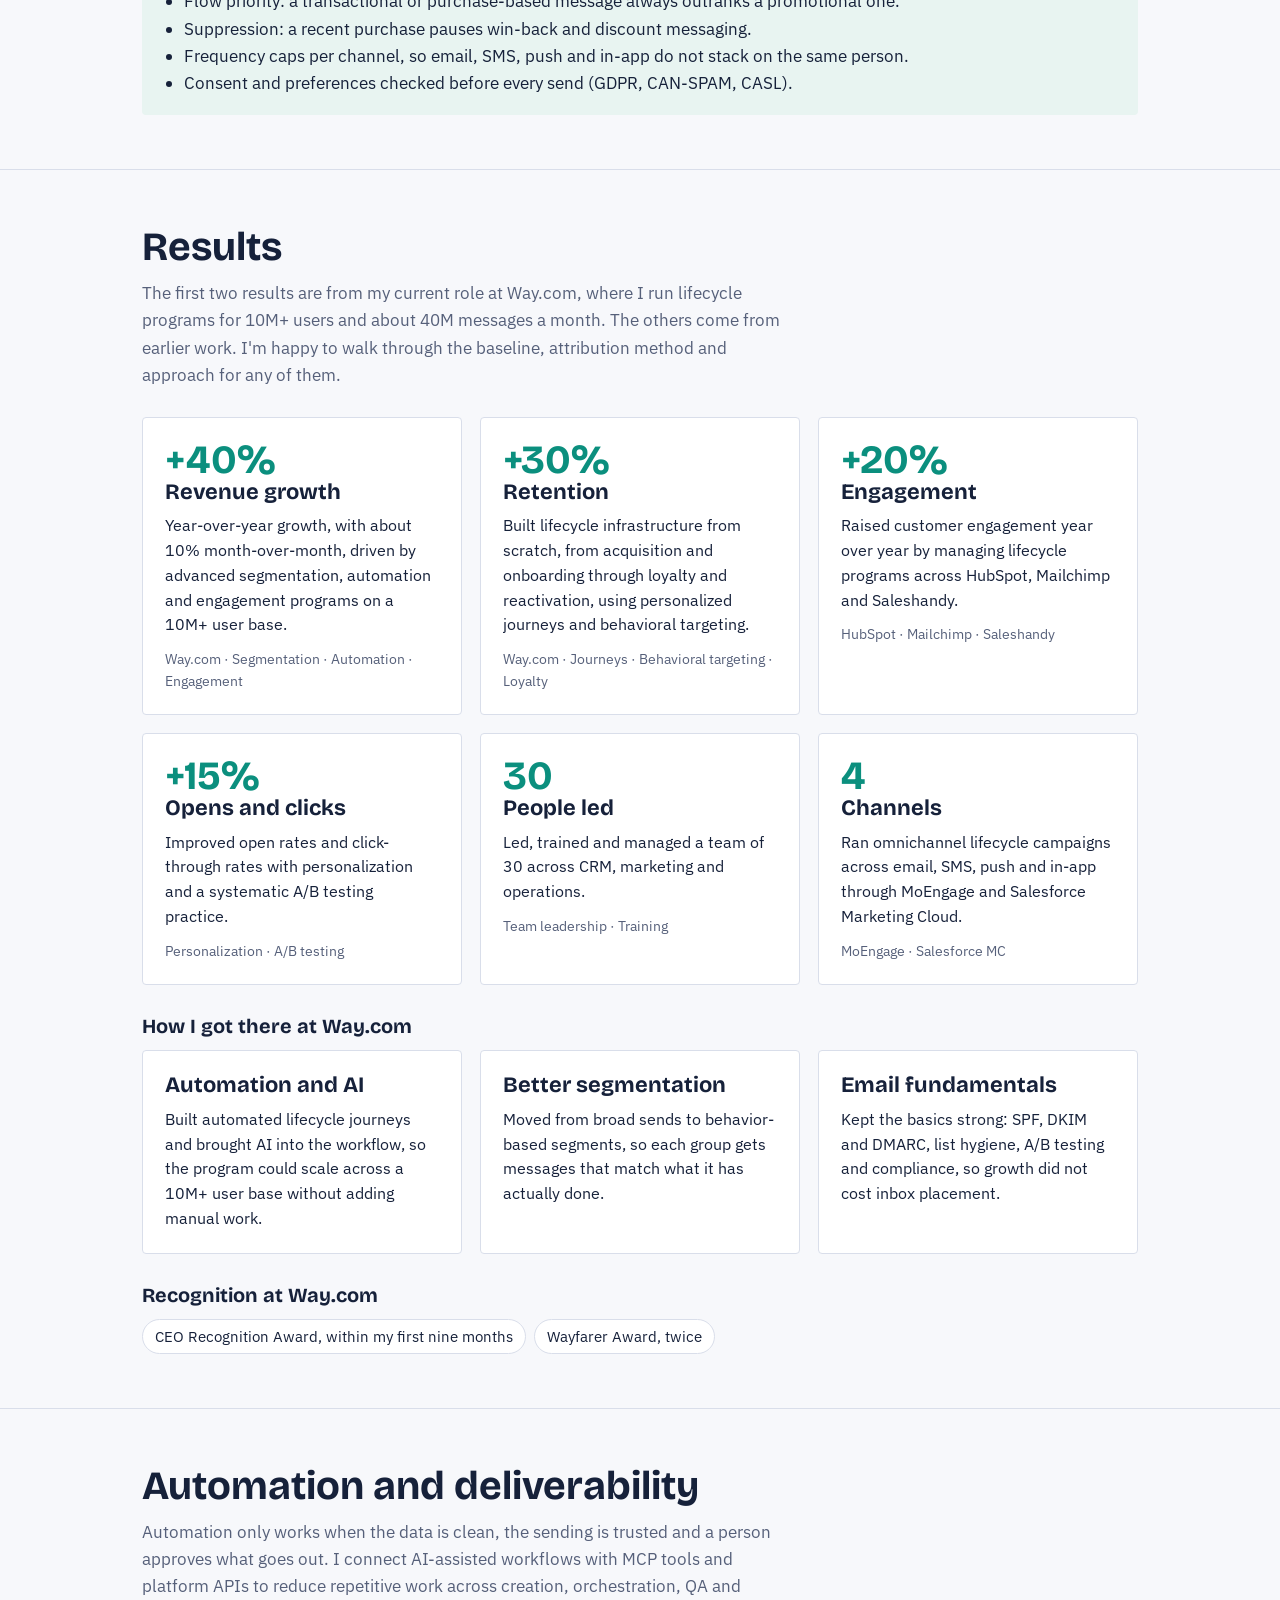
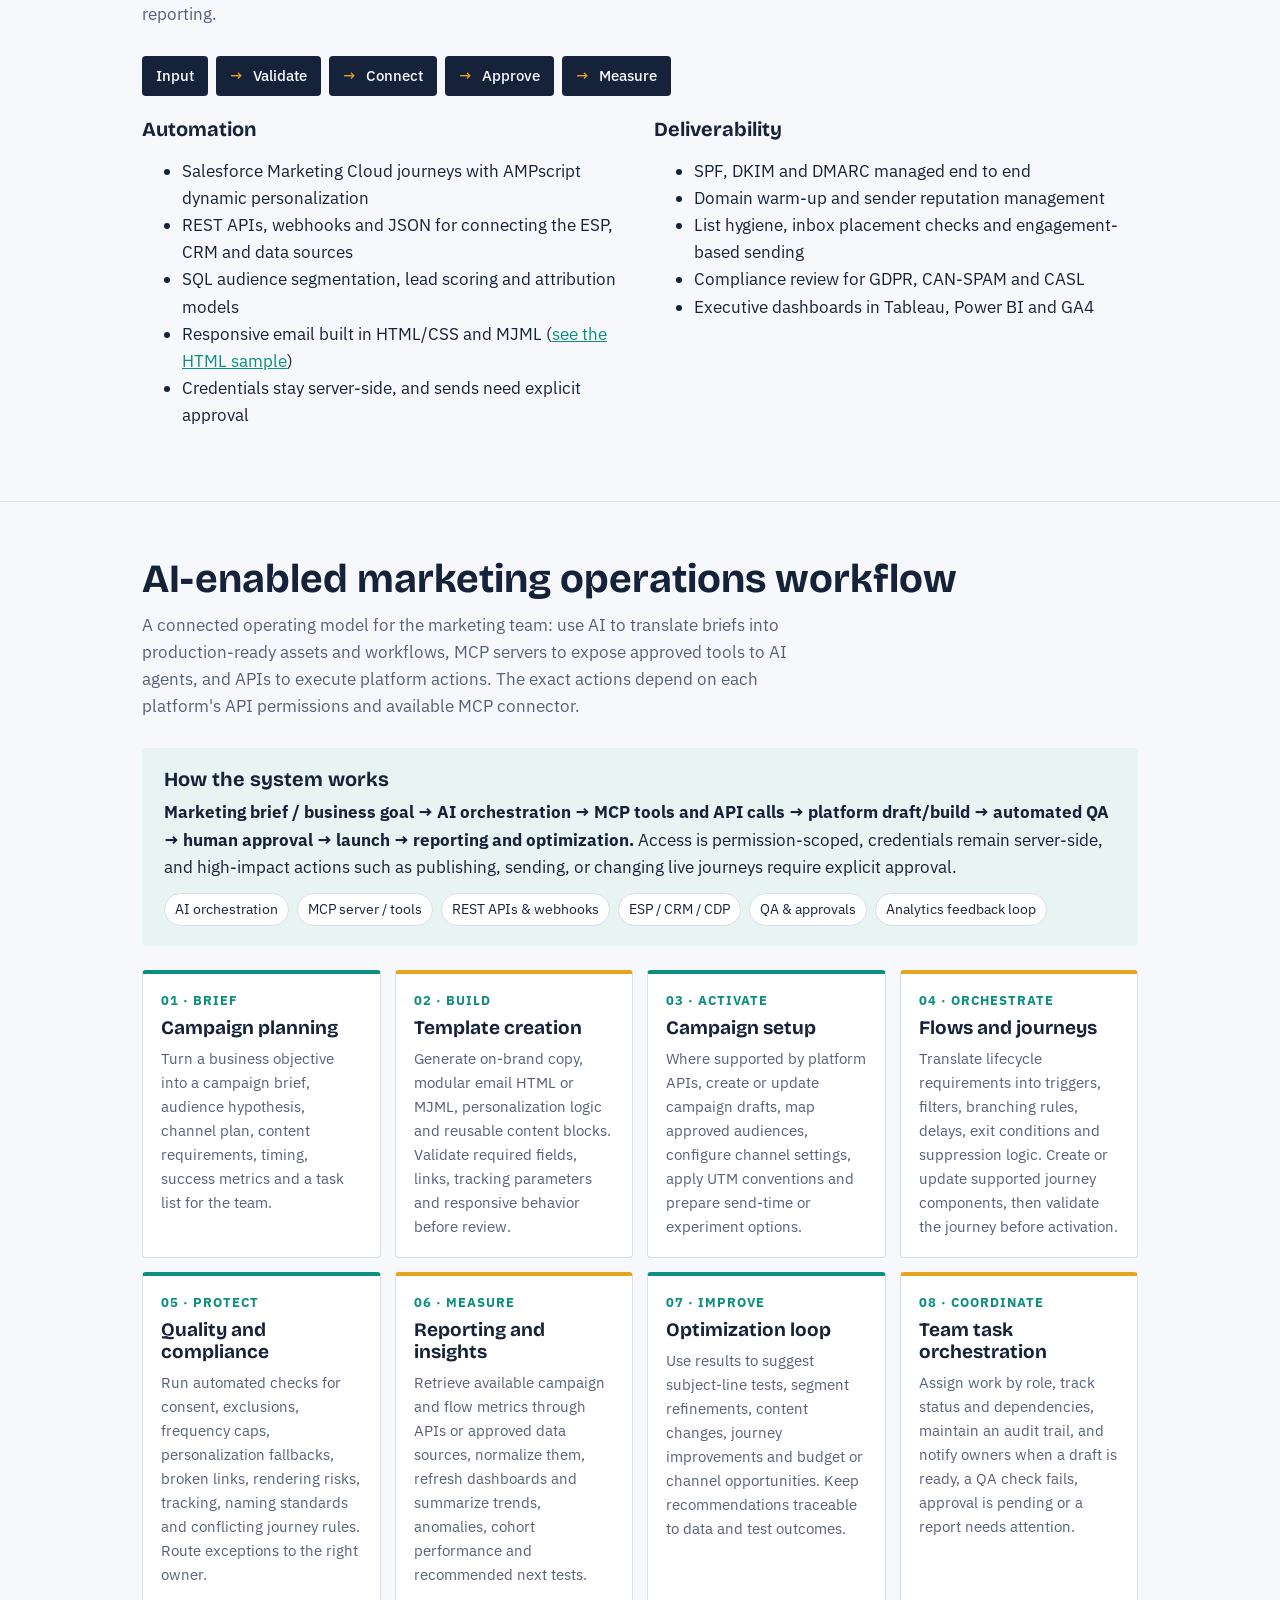
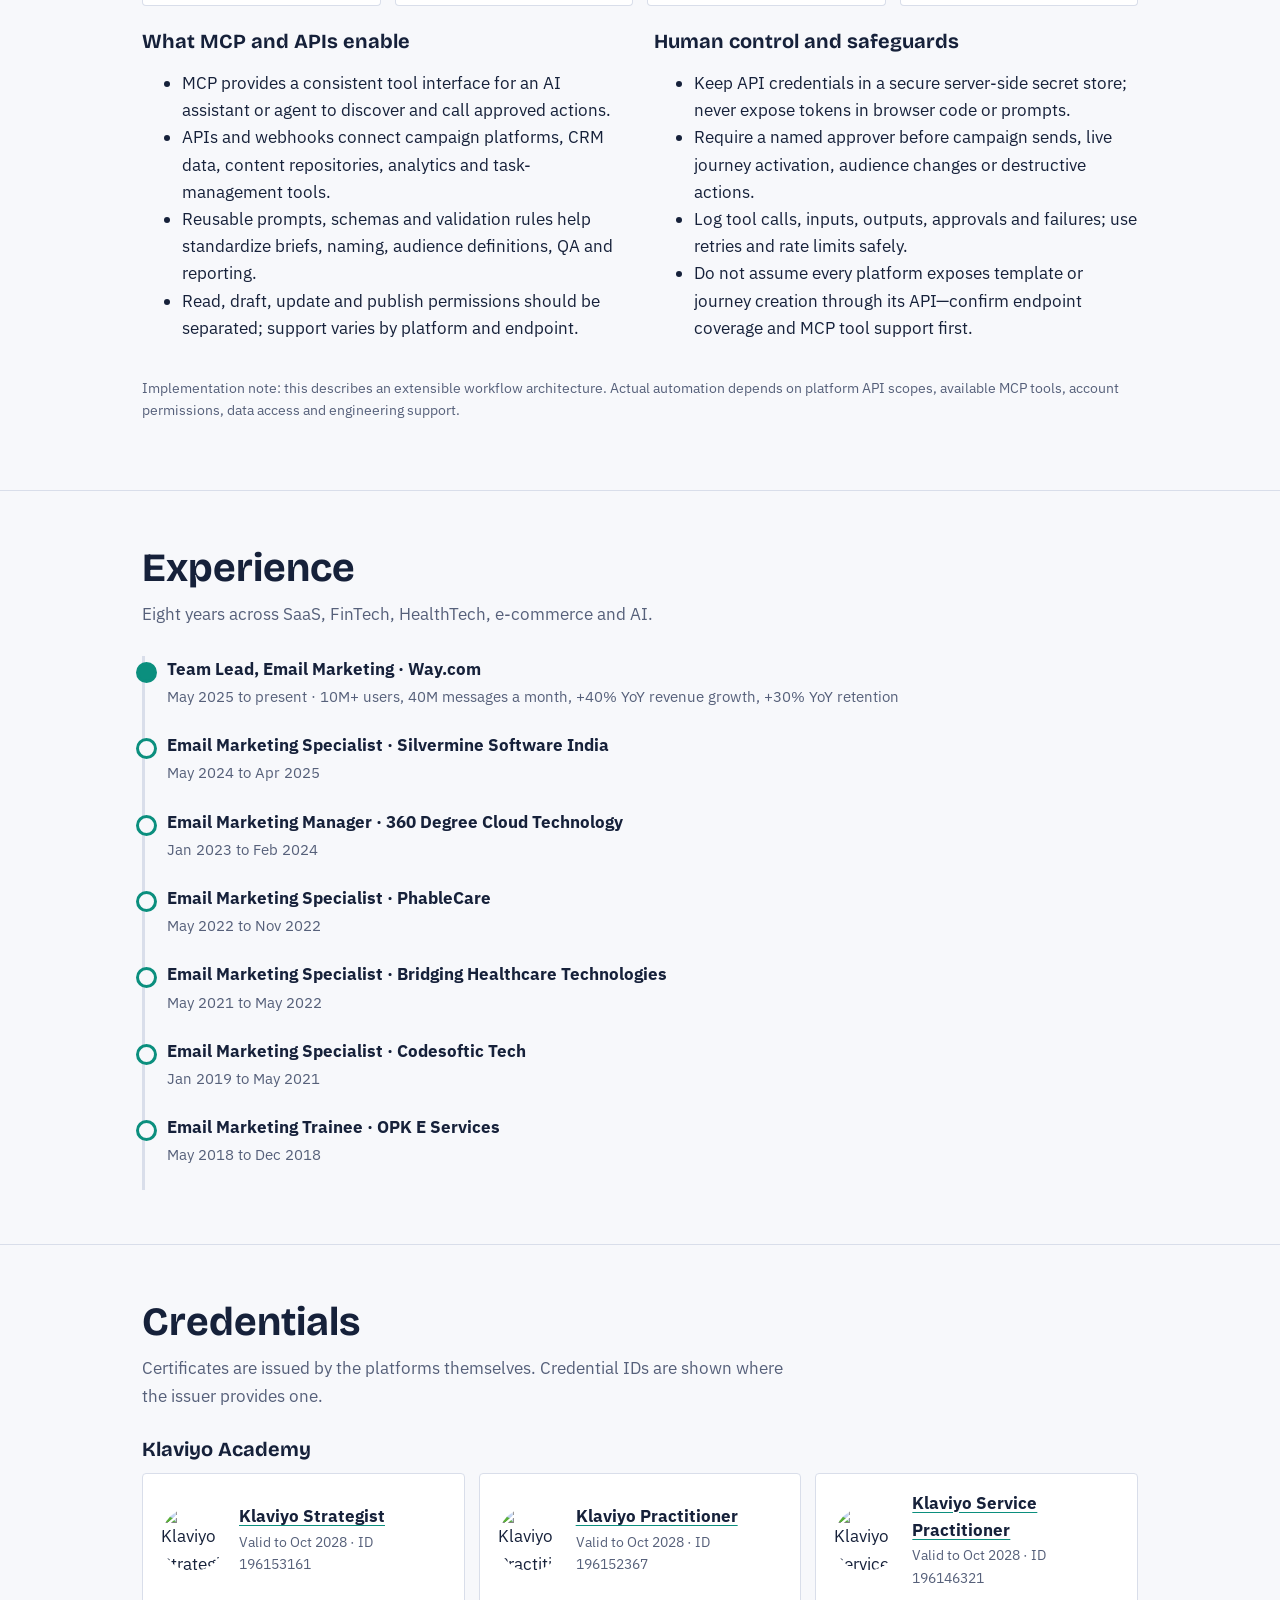
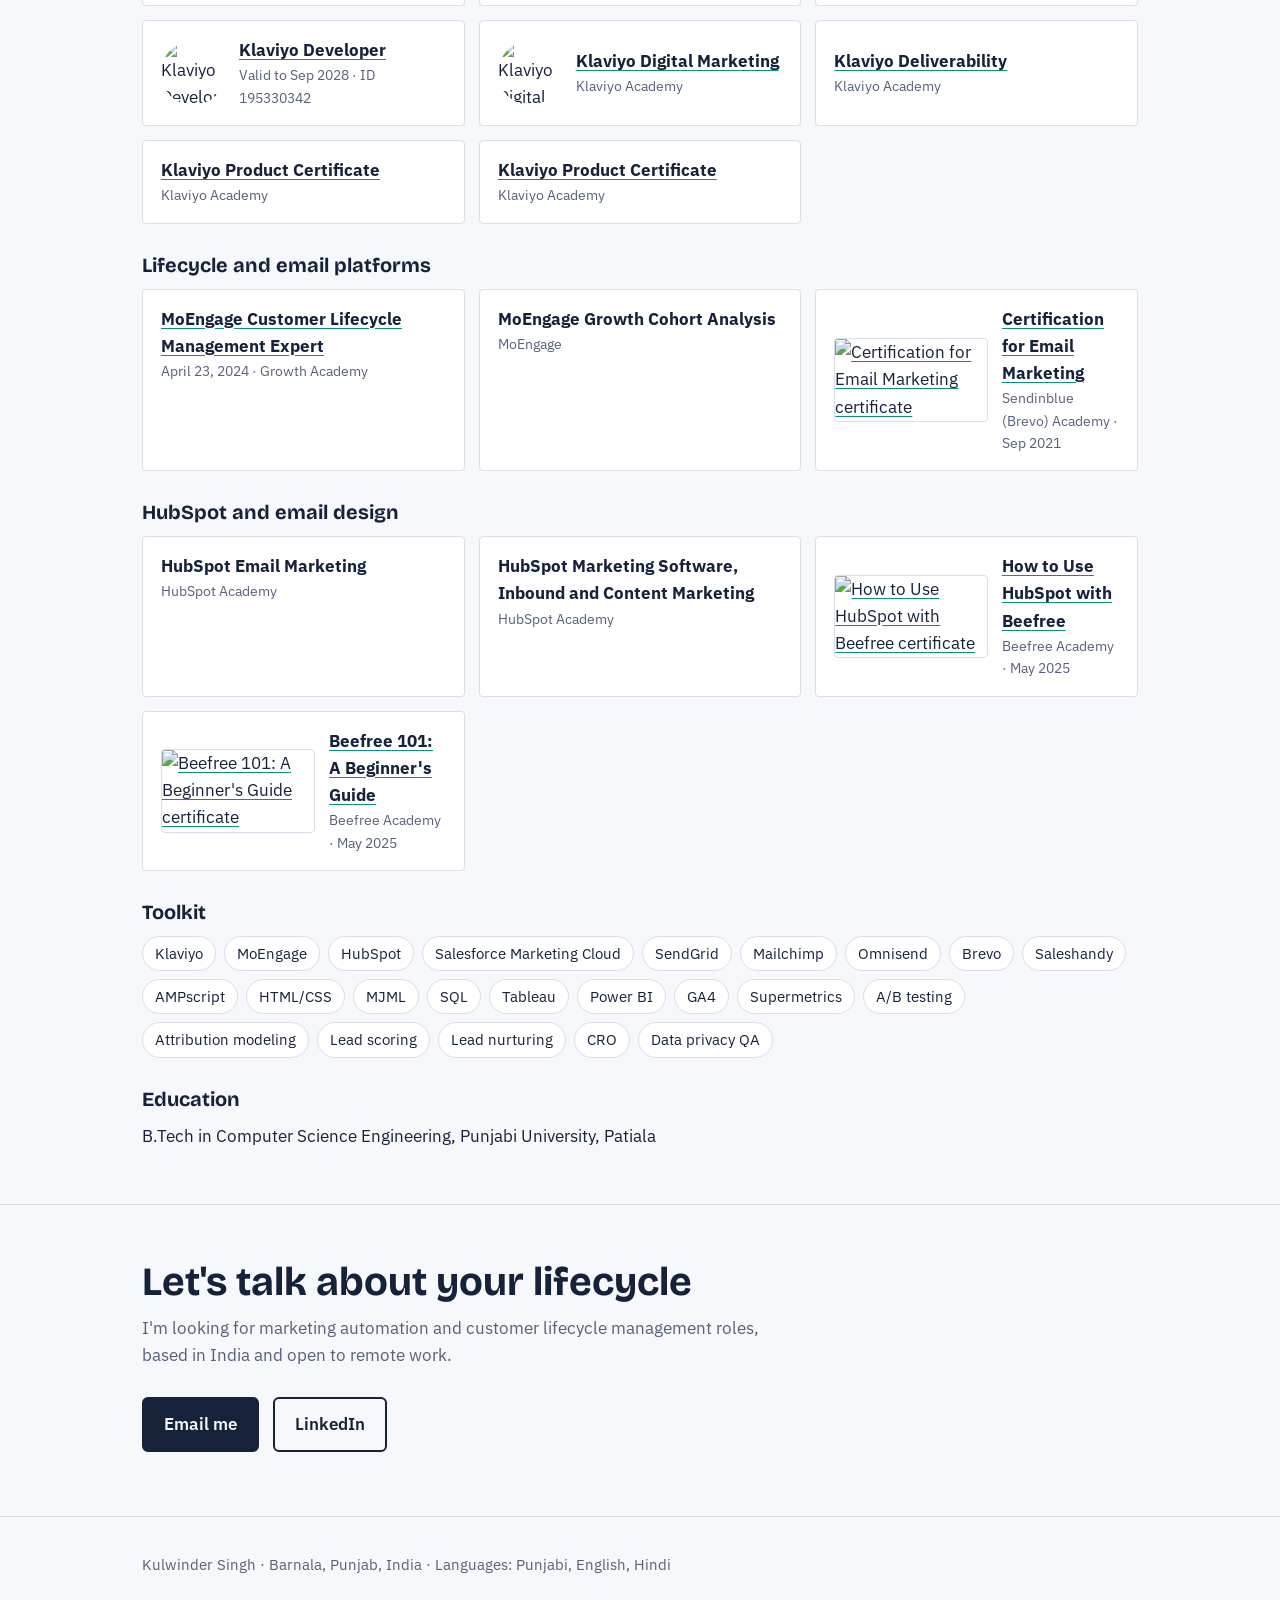
==== commit 2360c97a: "Introduce AI-enabled marketing operations workflow Added AI workflow section with detailed steps and" ====
--- a/index.html
+++ b/index.html
@@ -76,6 +76,18 @@
 .tags{display:flex;flex-wrap:wrap;gap:8px;padding:0;list-style:none;margin:0}
 .tags li{border:1px solid var(--line);background:var(--panel);padding:5px 12px;border-radius:99px;font-size:14.5px}
 .two{display:grid;grid-template-columns:repeat(auto-fit,minmax(300px,1fr));gap:28px}
+.ai-workflow{display:grid;grid-template-columns:repeat(auto-fit,minmax(220px,1fr));gap:14px;margin:24px 0}
+.ai-step{background:var(--panel);border:1px solid var(--line);border-top:4px solid var(--teal);padding:18px;border-radius:4px;min-width:0}
+.ai-step:nth-child(even){border-top-color:var(--amber)}
+.ai-step .num{font:700 13px "IBM Plex Sans",sans-serif;color:var(--teal);letter-spacing:.08em;text-transform:uppercase}
+.ai-step h3{font-size:19px;margin:8px 0}
+.ai-step p{font-size:15px;margin:0;color:var(--muted)}
+.ai-architecture{background:var(--soft);padding:20px 22px;border-radius:4px;margin:20px 0}
+.ai-architecture h3{font-size:20px;margin-bottom:8px}
+.ai-architecture p{margin:0}
+.ai-pills{display:flex;flex-wrap:wrap;gap:8px;margin-top:12px}
+.ai-pills span{border:1px solid var(--line);background:var(--panel);padding:5px 10px;border-radius:99px;font-size:13.5px}
+
 footer{padding:36px 0 50px;border-top:1px solid var(--line);color:var(--muted);font-size:14.5px}
 @media (max-width:560px){details.stage dl{grid-template-columns:1fr}.stats div{border-right:0;border-bottom:1px solid var(--line)}}
 @media (prefers-reduced-motion:reduce){html{scroll-behavior:auto}}
@@ -84,7 +96,7 @@
 <body>
 <header><div class="wrap"><nav>
 <b>Kulwinder Singh</b>
-<div><a href="#lifecycle">Lifecycle</a><a href="#impact">Impact</a><a href="#systems">Automation</a><a href="#experience">Experience</a><a href="#credentials">Credentials</a><a href="#contact">Contact</a></div>
+<div><a href="#lifecycle">Lifecycle</a><a href="#impact">Impact</a><a href="#systems">Automation</a><a href="#ai-workflow">AI Workflow</a><a href="#experience">Experience</a><a href="#credentials">Credentials</a><a href="#contact">Contact</a></div>
 </nav></div></header>
 
 <main>
@@ -173,7 +185,7 @@
 
 <section id="systems"><div class="wrap">
 <h2>Automation and deliverability</h2>
-<p class="sub">Automation only works when the data is clean, the sending is trusted and a person approves what goes out.</p>
+<p class="sub">Automation only works when the data is clean, the sending is trusted and a person approves what goes out. I connect AI-assisted workflows with MCP tools and platform APIs to reduce repetitive work across creation, orchestration, QA and reporting.</p>
 <ol class="flow"><li>Input</li><li>Validate</li><li>Connect</li><li>Approve</li><li>Measure</li></ol>
 <div class="two">
 <div><h3 class="grp" style="margin-top:0">Automation</h3><ul>
@@ -191,6 +203,47 @@
 </div>
 </div></section>
 
+
+<section id="ai-workflow"><div class="wrap">
+<h2>AI-enabled marketing operations workflow</h2>
+<p class="sub">A connected operating model for the marketing team: use AI to translate briefs into production-ready assets and workflows, MCP servers to expose approved tools to AI agents, and APIs to execute platform actions. The exact actions depend on each platform's API permissions and available MCP connector.</p>
+
+<div class="ai-architecture">
+<h3>How the system works</h3>
+<p><strong>Marketing brief / business goal → AI orchestration → MCP tools and API calls → platform draft/build → automated QA → human approval → launch → reporting and optimization.</strong> Access is permission-scoped, credentials remain server-side, and high-impact actions such as publishing, sending, or changing live journeys require explicit approval.</p>
+<div class="ai-pills">
+<span>AI orchestration</span><span>MCP server / tools</span><span>REST APIs &amp; webhooks</span><span>ESP / CRM / CDP</span><span>QA &amp; approvals</span><span>Analytics feedback loop</span>
+</div>
+</div>
+
+<div class="ai-workflow">
+<article class="ai-step"><div class="num">01 · Brief</div><h3>Campaign planning</h3><p>Turn a business objective into a campaign brief, audience hypothesis, channel plan, content requirements, timing, success metrics and a task list for the team.</p></article>
+<article class="ai-step"><div class="num">02 · Build</div><h3>Template creation</h3><p>Generate on-brand copy, modular email HTML or MJML, personalization logic and reusable content blocks. Validate required fields, links, tracking parameters and responsive behavior before review.</p></article>
+<article class="ai-step"><div class="num">03 · Activate</div><h3>Campaign setup</h3><p>Where supported by platform APIs, create or update campaign drafts, map approved audiences, configure channel settings, apply UTM conventions and prepare send-time or experiment options.</p></article>
+<article class="ai-step"><div class="num">04 · Orchestrate</div><h3>Flows and journeys</h3><p>Translate lifecycle requirements into triggers, filters, branching rules, delays, exit conditions and suppression logic. Create or update supported journey components, then validate the journey before activation.</p></article>
+<article class="ai-step"><div class="num">05 · Protect</div><h3>Quality and compliance</h3><p>Run automated checks for consent, exclusions, frequency caps, personalization fallbacks, broken links, rendering risks, tracking, naming standards and conflicting journey rules. Route exceptions to the right owner.</p></article>
+<article class="ai-step"><div class="num">06 · Measure</div><h3>Reporting and insights</h3><p>Retrieve available campaign and flow metrics through APIs or approved data sources, normalize them, refresh dashboards and summarize trends, anomalies, cohort performance and recommended next tests.</p></article>
+<article class="ai-step"><div class="num">07 · Improve</div><h3>Optimization loop</h3><p>Use results to suggest subject-line tests, segment refinements, content changes, journey improvements and budget or channel opportunities. Keep recommendations traceable to data and test outcomes.</p></article>
+<article class="ai-step"><div class="num">08 · Coordinate</div><h3>Team task orchestration</h3><p>Assign work by role, track status and dependencies, maintain an audit trail, and notify owners when a draft is ready, a QA check fails, approval is pending or a report needs attention.</p></article>
+</div>
+
+<div class="two">
+<div><h3 class="grp" style="margin-top:0">What MCP and APIs enable</h3><ul>
+<li>MCP provides a consistent tool interface for an AI assistant or agent to discover and call approved actions.</li>
+<li>APIs and webhooks connect campaign platforms, CRM data, content repositories, analytics and task-management tools.</li>
+<li>Reusable prompts, schemas and validation rules help standardize briefs, naming, audience definitions, QA and reporting.</li>
+<li>Read, draft, update and publish permissions should be separated; support varies by platform and endpoint.</li>
+</ul></div>
+<div><h3 class="grp" style="margin-top:0">Human control and safeguards</h3><ul>
+<li>Keep API credentials in a secure server-side secret store; never expose tokens in browser code or prompts.</li>
+<li>Require a named approver before campaign sends, live journey activation, audience changes or destructive actions.</li>
+<li>Log tool calls, inputs, outputs, approvals and failures; use retries and rate limits safely.</li>
+<li>Do not assume every platform exposes template or journey creation through its API—confirm endpoint coverage and MCP tool support first.</li>
+</ul></div>
+</div>
+<p class="k" style="color:var(--muted);font-size:14px;margin-top:18px">Implementation note: this describes an extensible workflow architecture. Actual automation depends on platform API scopes, available MCP tools, account permissions, data access and engineering support.</p>
+</div></section>
+
 <section id="experience"><div class="wrap">
 <h2>Experience</h2>
 <p class="sub">Eight years across SaaS, FinTech, HealthTech, e-commerce and AI.</p>
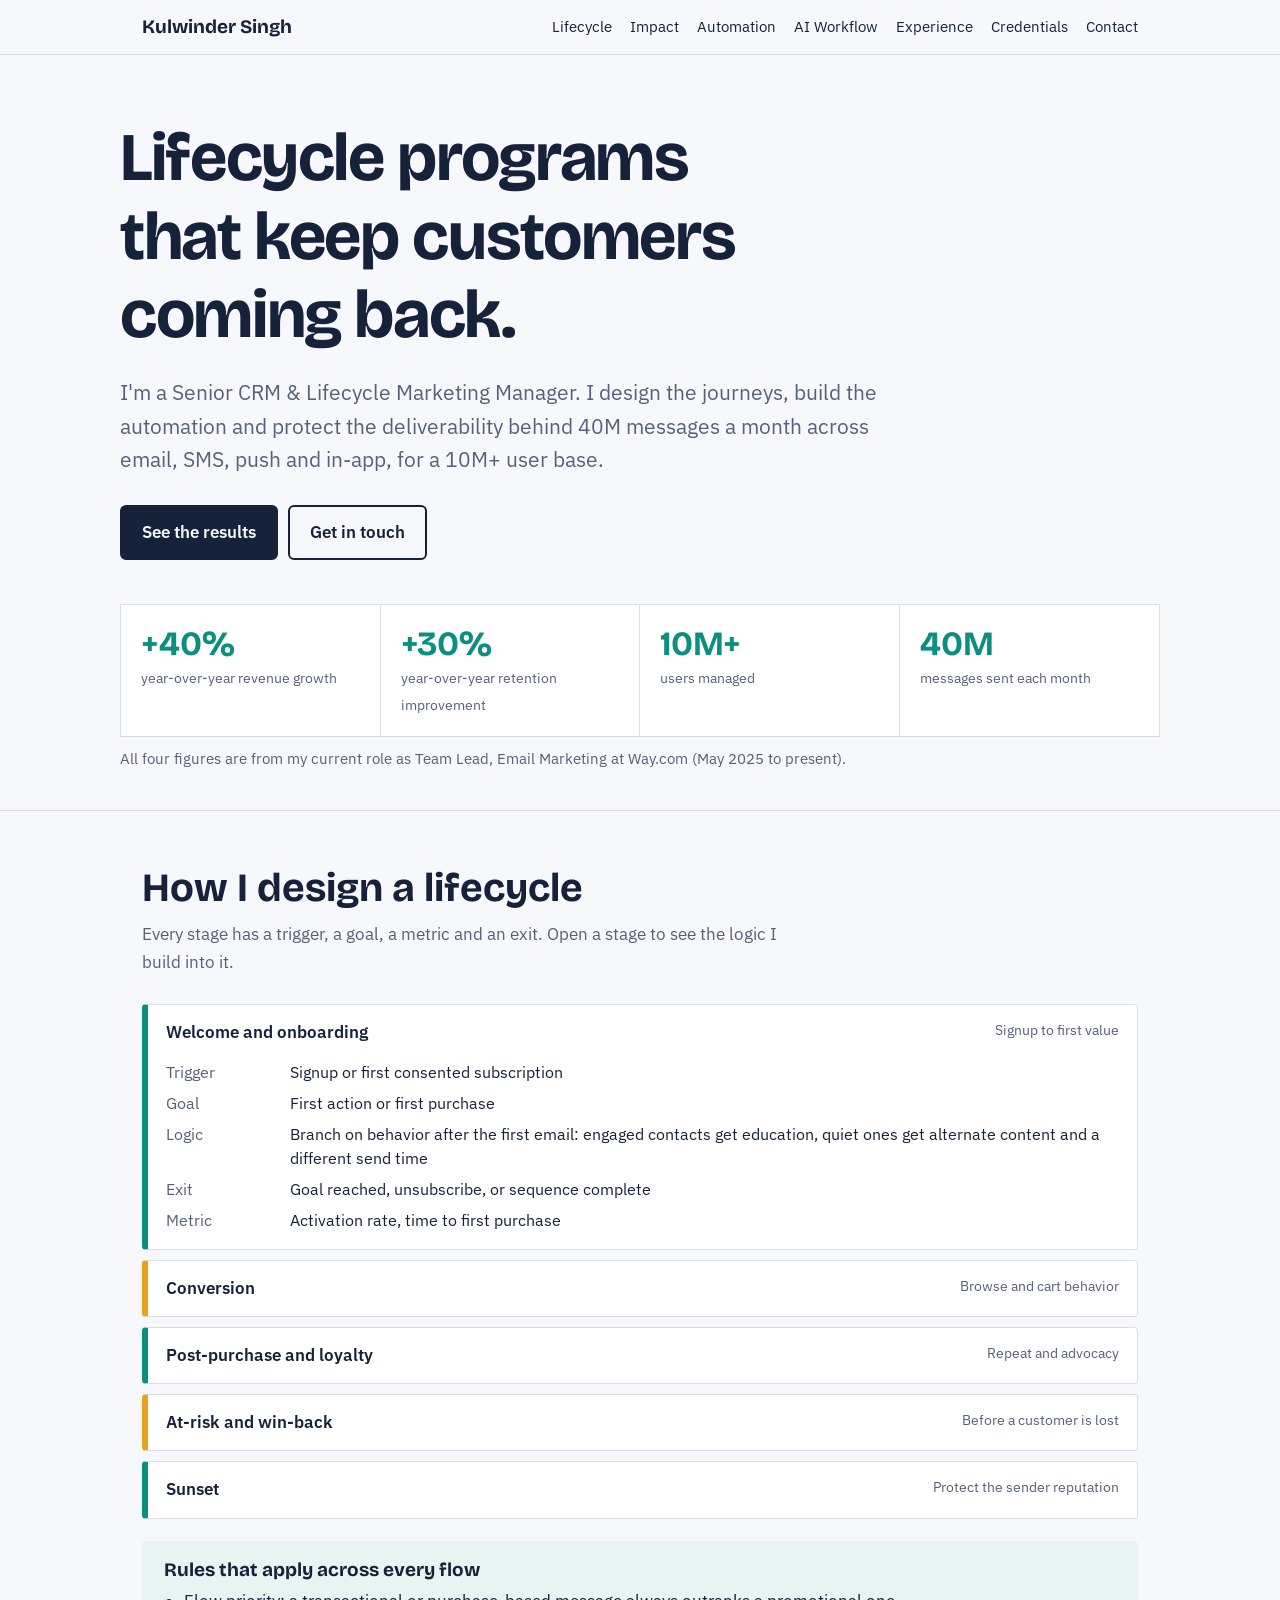
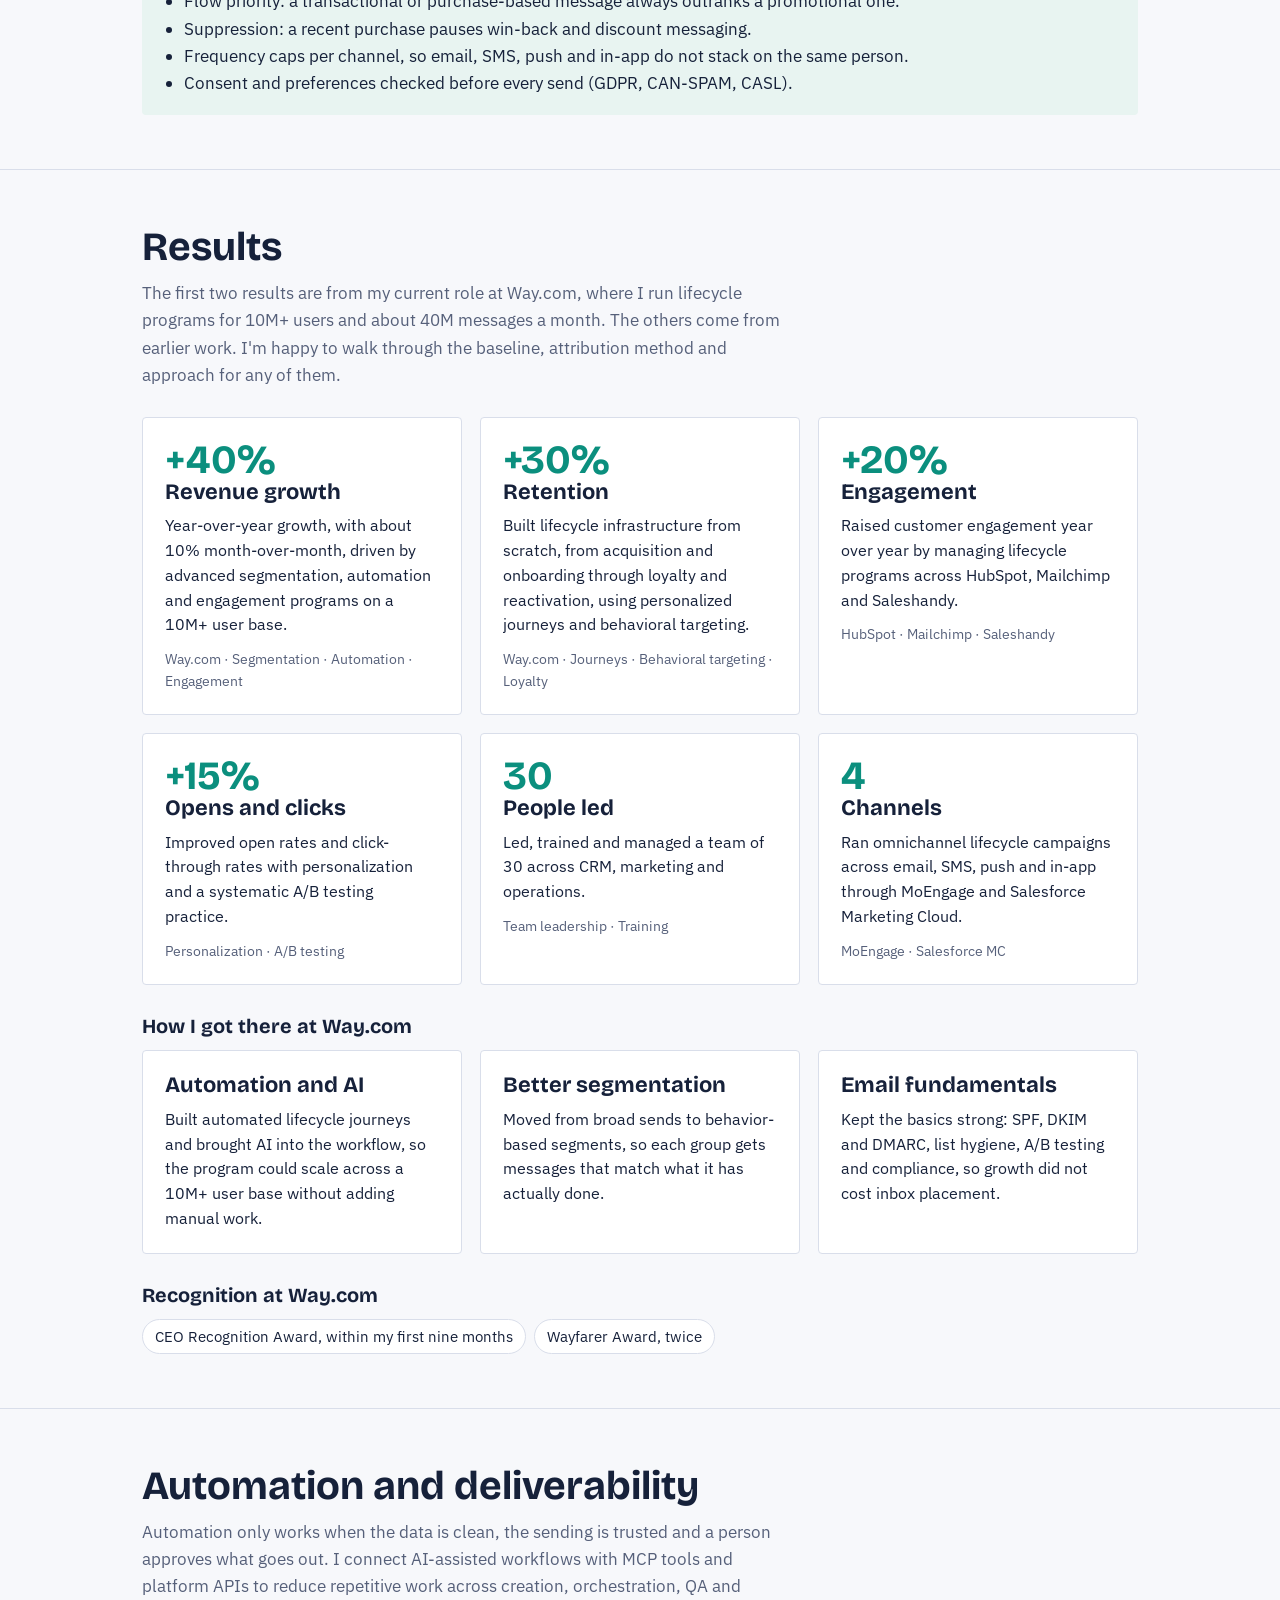
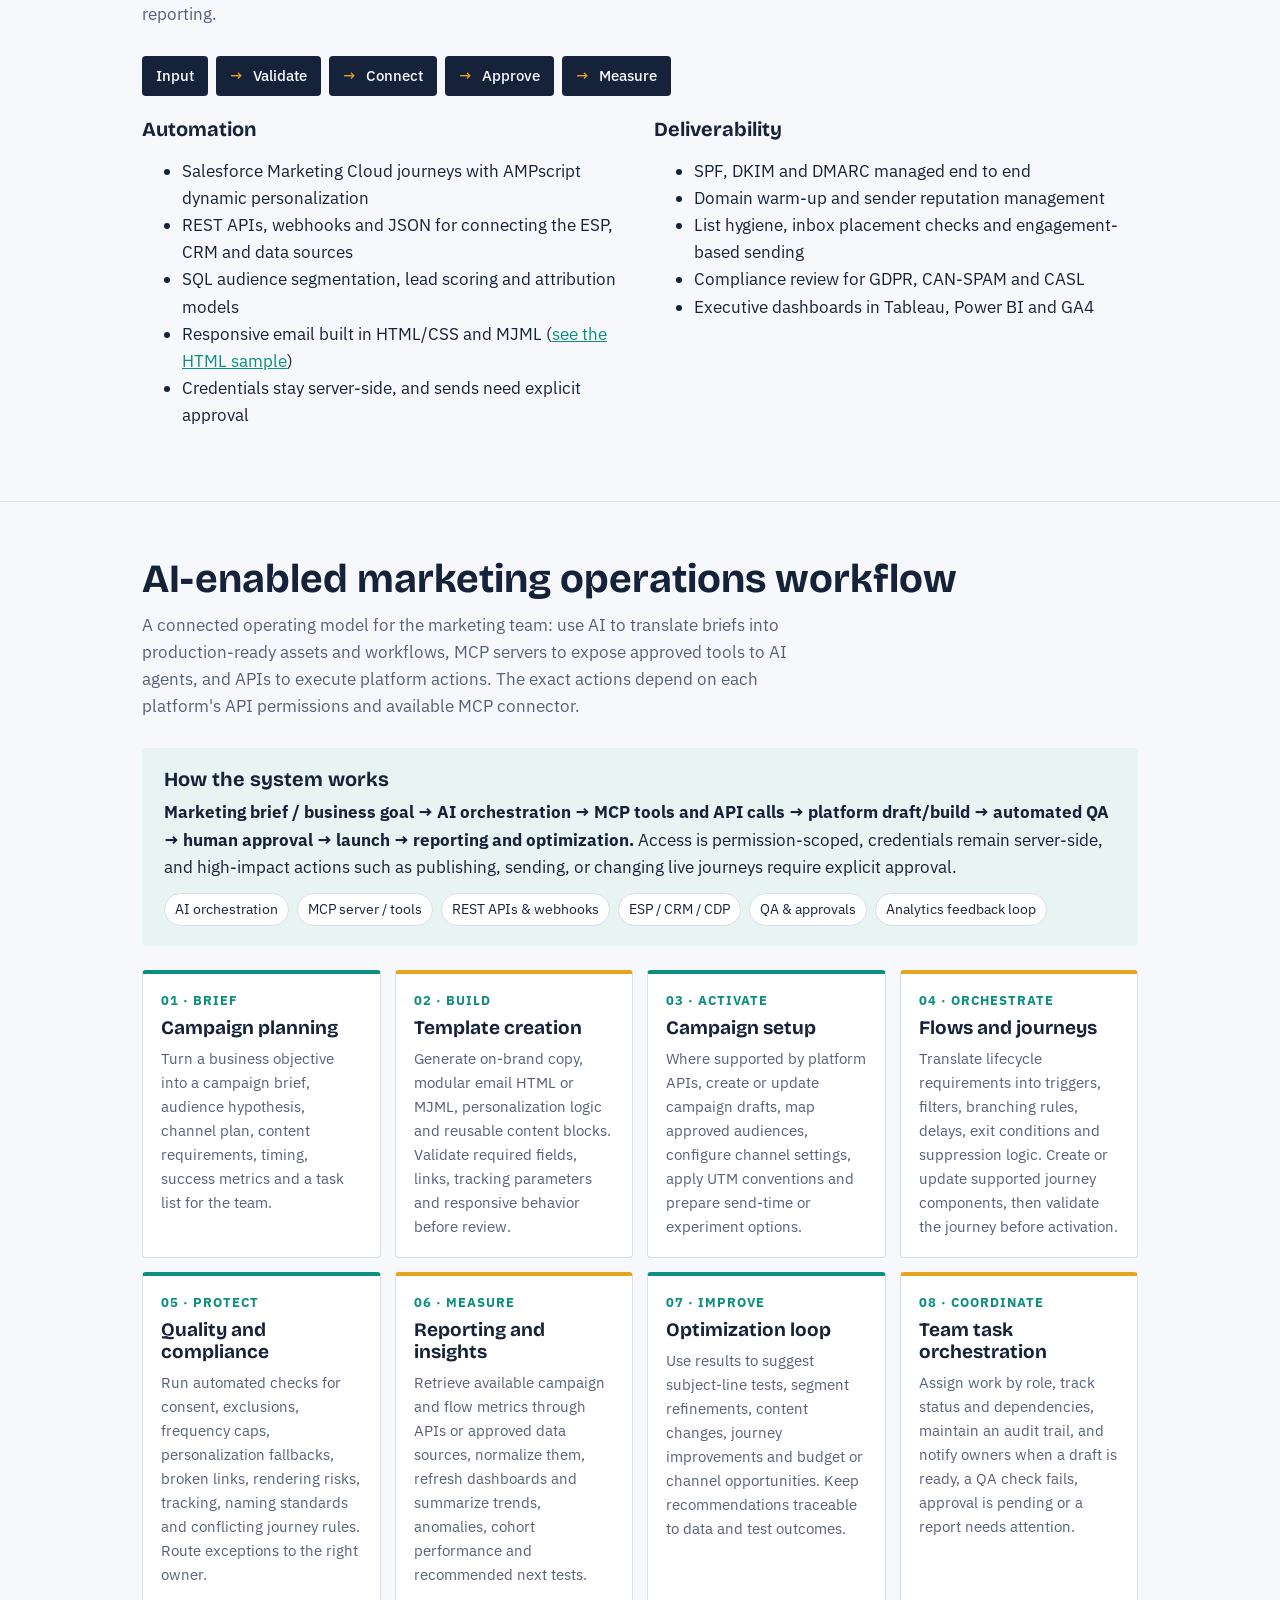
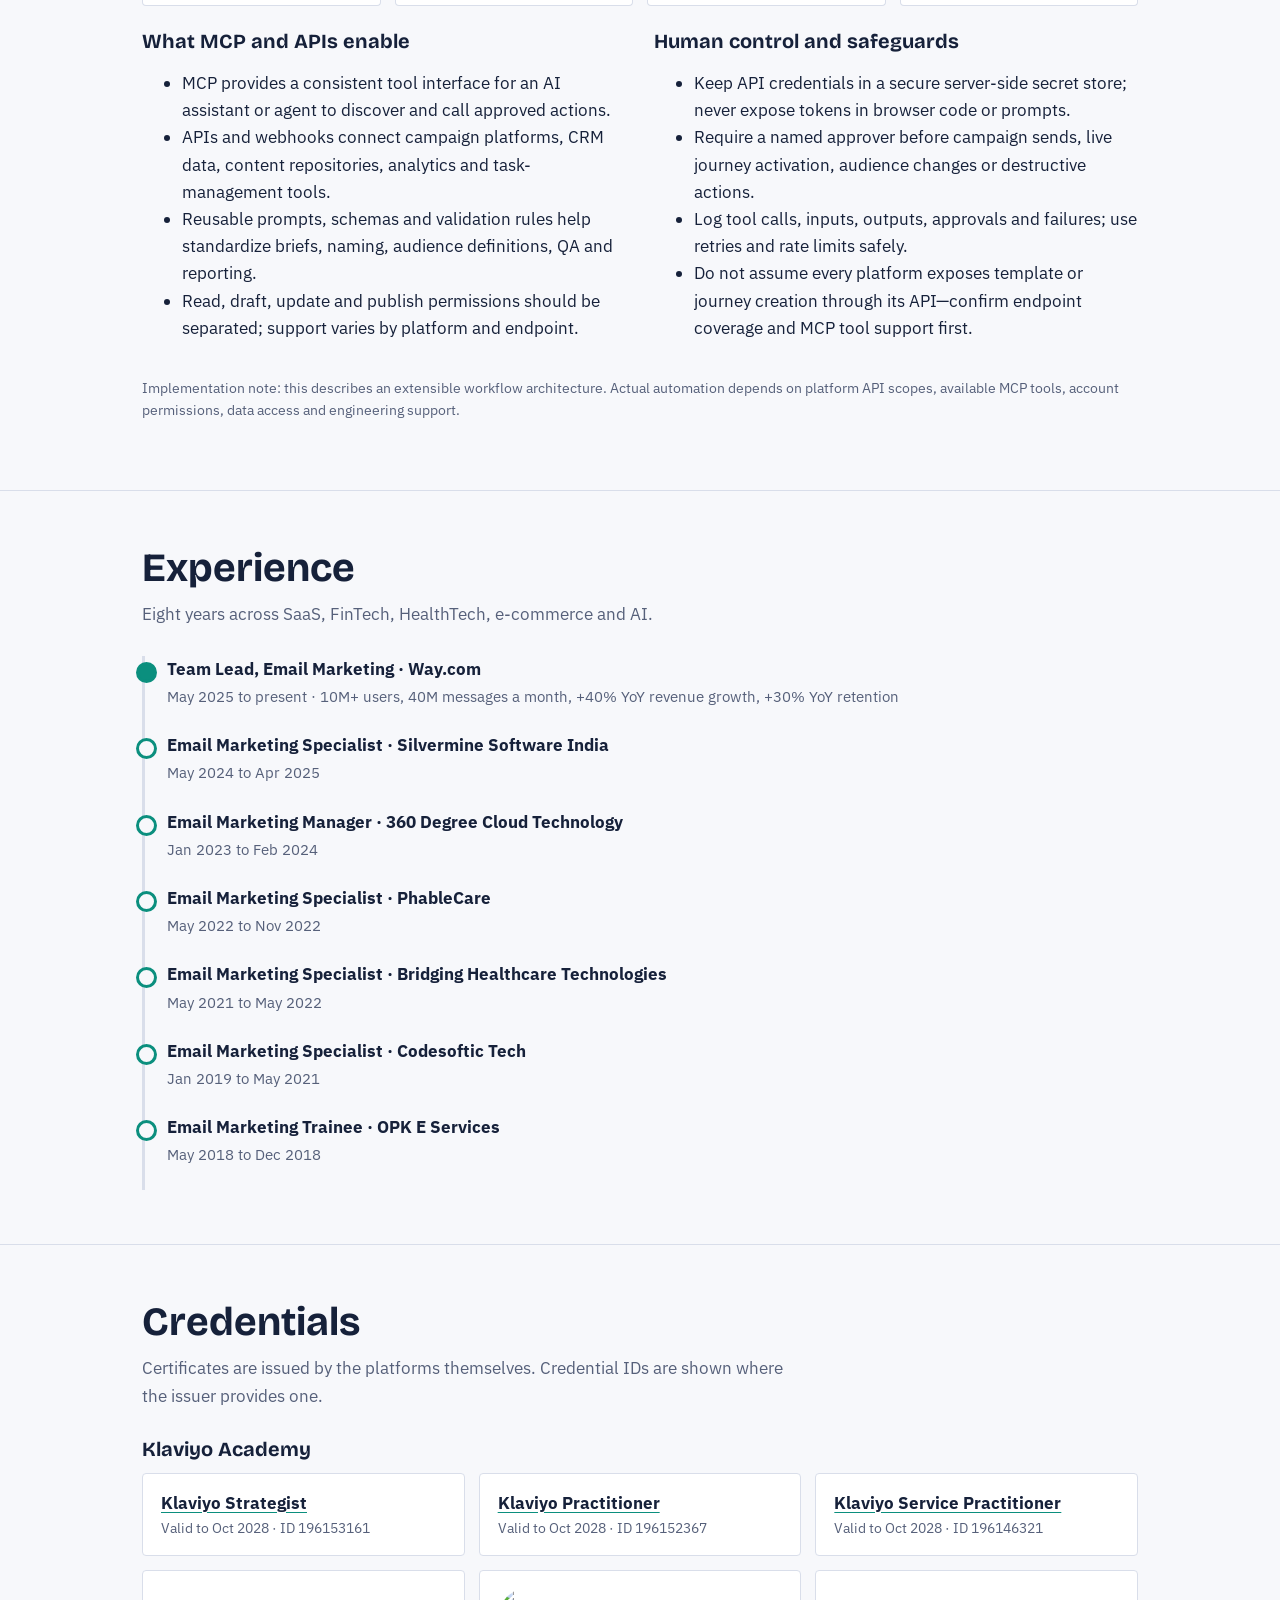
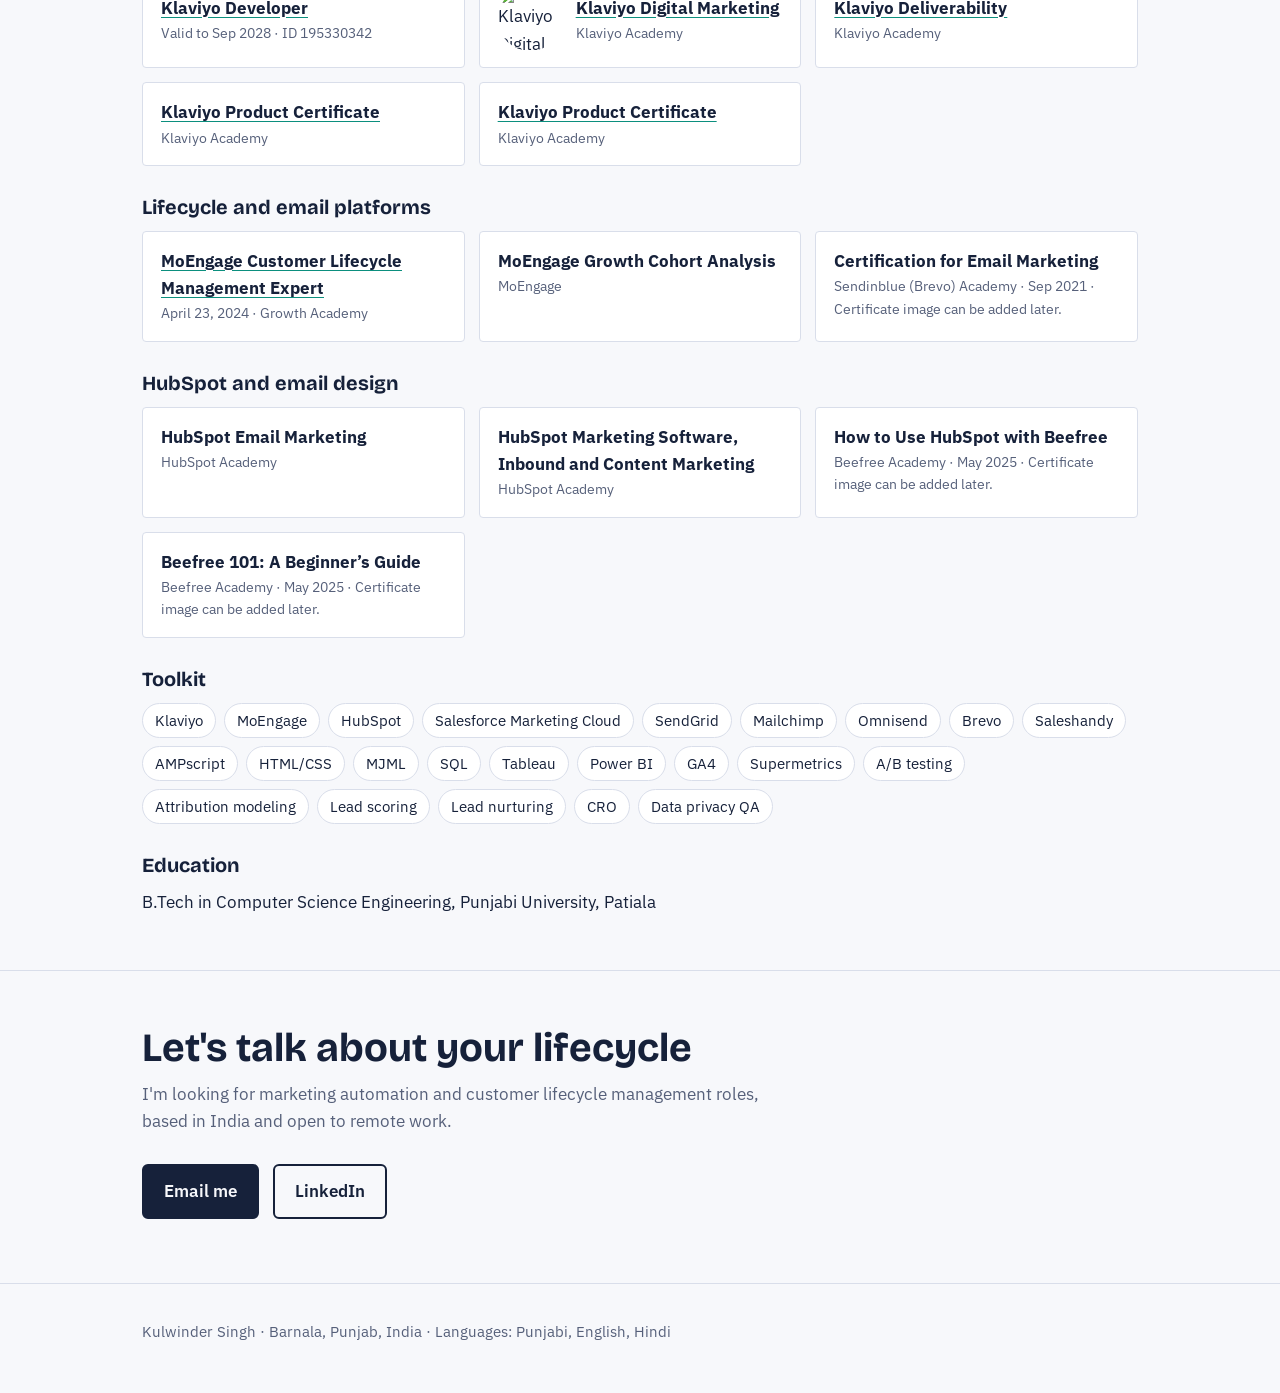
==== commit 29706478: "Add files via upload" ====
--- a/index.html
+++ b/index.html
@@ -263,10 +263,10 @@
 <p class="sub">Certificates are issued by the platforms themselves. Credential IDs are shown where the issuer provides one.</p>
 <h3 class="grp" style="margin-top:0">Klaviyo Academy</h3>
 <div class="certs">
-<div class="cert k"><img src="assets/badges/klaviyo-strategist.png" alt="Klaviyo Strategist badge" width="64" height="64" loading="lazy"><div><b><a href="https://credential.klaviyo.com/9804cfda-18d7-4daf-805d-fe47c6d0bd2b#acc.RQ9j1Foc">Klaviyo Strategist</a></b><span>Valid to Oct 2028 · ID 196153161</span></div></div>
-<div class="cert k"><img src="assets/badges/klaviyo-practitioner.png" alt="Klaviyo Practitioner badge" width="64" height="64" loading="lazy"><div><b><a href="https://credential.klaviyo.com/3b41f92b-50fc-4364-ac25-dd1759a7e0f0#acc.a7iFz59c">Klaviyo Practitioner</a></b><span>Valid to Oct 2028 · ID 196152367</span></div></div>
-<div class="cert k"><img src="assets/badges/klaviyo-service-practitioner.png" alt="Klaviyo Service Practitioner badge" width="64" height="64" loading="lazy"><div><b><a href="https://credential.klaviyo.com/1f615447-e046-48a6-b4e7-1b6b77332903#acc.eIu4d0gn">Klaviyo Service Practitioner</a></b><span>Valid to Oct 2028 · ID 196146321</span></div></div>
-<div class="cert k"><img src="assets/badges/klaviyo-developer.png" alt="Klaviyo Developer badge" width="64" height="64" loading="lazy"><div><b><a href="https://credential.klaviyo.com/063f9af1-5ae7-4cff-ac5f-acf0057e1c92#acc.78Kb4OQx">Klaviyo Developer</a></b><span>Valid to Sep 2028 · ID 195330342</span></div></div>
+<div class="cert k"><div><b><a href="https://credential.klaviyo.com/9804cfda-18d7-4daf-805d-fe47c6d0bd2b#acc.RQ9j1Foc">Klaviyo Strategist</a></b><span>Valid to Oct 2028 · ID 196153161</span></div></div>
+<div class="cert k"><div><b><a href="https://credential.klaviyo.com/3b41f92b-50fc-4364-ac25-dd1759a7e0f0#acc.a7iFz59c">Klaviyo Practitioner</a></b><span>Valid to Oct 2028 · ID 196152367</span></div></div>
+<div class="cert k"><div><b><a href="https://credential.klaviyo.com/1f615447-e046-48a6-b4e7-1b6b77332903#acc.eIu4d0gn">Klaviyo Service Practitioner</a></b><span>Valid to Oct 2028 · ID 196146321</span></div></div>
+<div class="cert k"><div><b><a href="https://credential.klaviyo.com/063f9af1-5ae7-4cff-ac5f-acf0057e1c92#acc.78Kb4OQx">Klaviyo Developer</a></b><span>Valid to Sep 2028 · ID 195330342</span></div></div>
 <div class="cert k"><img src="assets/badges/klaviyo-digital-marketing.png" alt="Klaviyo Digital Marketing badge" width="64" height="64" loading="lazy"><div><b><a href="https://credential.klaviyo.com/3fd74d1a-bac6-4d71-bce7-8ed9afe47137#acc.PGwtjglp">Klaviyo Digital Marketing</a></b><span>Klaviyo Academy</span></div></div>
 <div class="cert k"><div><b><a href="https://credential.klaviyo.com/a76d8491-c33e-4b82-8cea-2ae0288e0072">Klaviyo Deliverability</a></b><span>Klaviyo Academy</span></div></div>
 <div class="cert k"><div><b><a href="https://credential.klaviyo.com/6b7e7ae0-ce49-495f-bd1e-e6b59293cb28">Klaviyo Product Certificate</a></b><span>Klaviyo Academy</span></div></div>
@@ -276,14 +276,14 @@
 <div class="certs">
 <div class="cert"><b><a href="https://www.credential.net/74f924db-ef26-4536-95a1-000a619fb5a5#acc.A7viB0TU">MoEngage Customer Lifecycle Management Expert</a></b><span>April 23, 2024 · Growth Academy</span></div>
 <div class="cert"><b>MoEngage Growth Cohort Analysis</b><span>MoEngage</span></div>
-<div class="cert k doc"><a href="assets/certs/sendinblue-email-marketing.jpg"><img src="assets/certs/sendinblue-email-marketing.jpg" alt="Certification for Email Marketing certificate" width="88" loading="lazy"></a><div><b><a href="assets/certs/sendinblue-email-marketing.jpg">Certification for Email Marketing</a></b><span>Sendinblue (Brevo) Academy · Sep 2021</span></div></div>
+<div class="cert"><b>Certification for Email Marketing</b><span>Sendinblue (Brevo) Academy · Sep 2021 · Certificate image can be added later.</span></div>
 </div>
 <h3 class="grp">HubSpot and email design</h3>
 <div class="certs">
 <div class="cert"><b>HubSpot Email Marketing</b><span>HubSpot Academy</span></div>
 <div class="cert"><b>HubSpot Marketing Software, Inbound and Content Marketing</b><span>HubSpot Academy</span></div>
-<div class="cert k doc"><a href="assets/certs/beefree-hubspot.jpg"><img src="assets/certs/beefree-hubspot.jpg" alt="How to Use HubSpot with Beefree certificate" width="88" loading="lazy"></a><div><b><a href="assets/certs/beefree-hubspot.jpg">How to Use HubSpot with Beefree</a></b><span>Beefree Academy · May 2025</span></div></div>
-<div class="cert k doc"><a href="assets/certs/beefree-101.jpg"><img src="assets/certs/beefree-101.jpg" alt="Beefree 101: A Beginner's Guide certificate" width="88" loading="lazy"></a><div><b><a href="assets/certs/beefree-101.jpg">Beefree 101: A Beginner's Guide</a></b><span>Beefree Academy · May 2025</span></div></div>
+<div class="cert"><b>How to Use HubSpot with Beefree</b><span>Beefree Academy · May 2025 · Certificate image can be added later.</span></div>
+<div class="cert"><b>Beefree 101: A Beginner’s Guide</b><span>Beefree Academy · May 2025 · Certificate image can be added later.</span></div>
 </div>
 <h3 class="grp">Toolkit</h3>
 <ul class="tags"><li>Klaviyo</li><li>MoEngage</li><li>HubSpot</li><li>Salesforce Marketing Cloud</li><li>SendGrid</li><li>Mailchimp</li><li>Omnisend</li><li>Brevo</li><li>Saleshandy</li><li>AMPscript</li><li>HTML/CSS</li><li>MJML</li><li>SQL</li><li>Tableau</li><li>Power BI</li><li>GA4</li><li>Supermetrics</li><li>A/B testing</li><li>Attribution modeling</li><li>Lead scoring</li><li>Lead nurturing</li><li>CRO</li><li>Data privacy QA</li></ul>
@@ -300,4 +300,4 @@
 </main>
 <footer><div class="wrap">Kulwinder Singh · Barnala, Punjab, India · Languages: Punjabi, English, Hindi</div></footer>
 </body>
-</html>
+</html>
